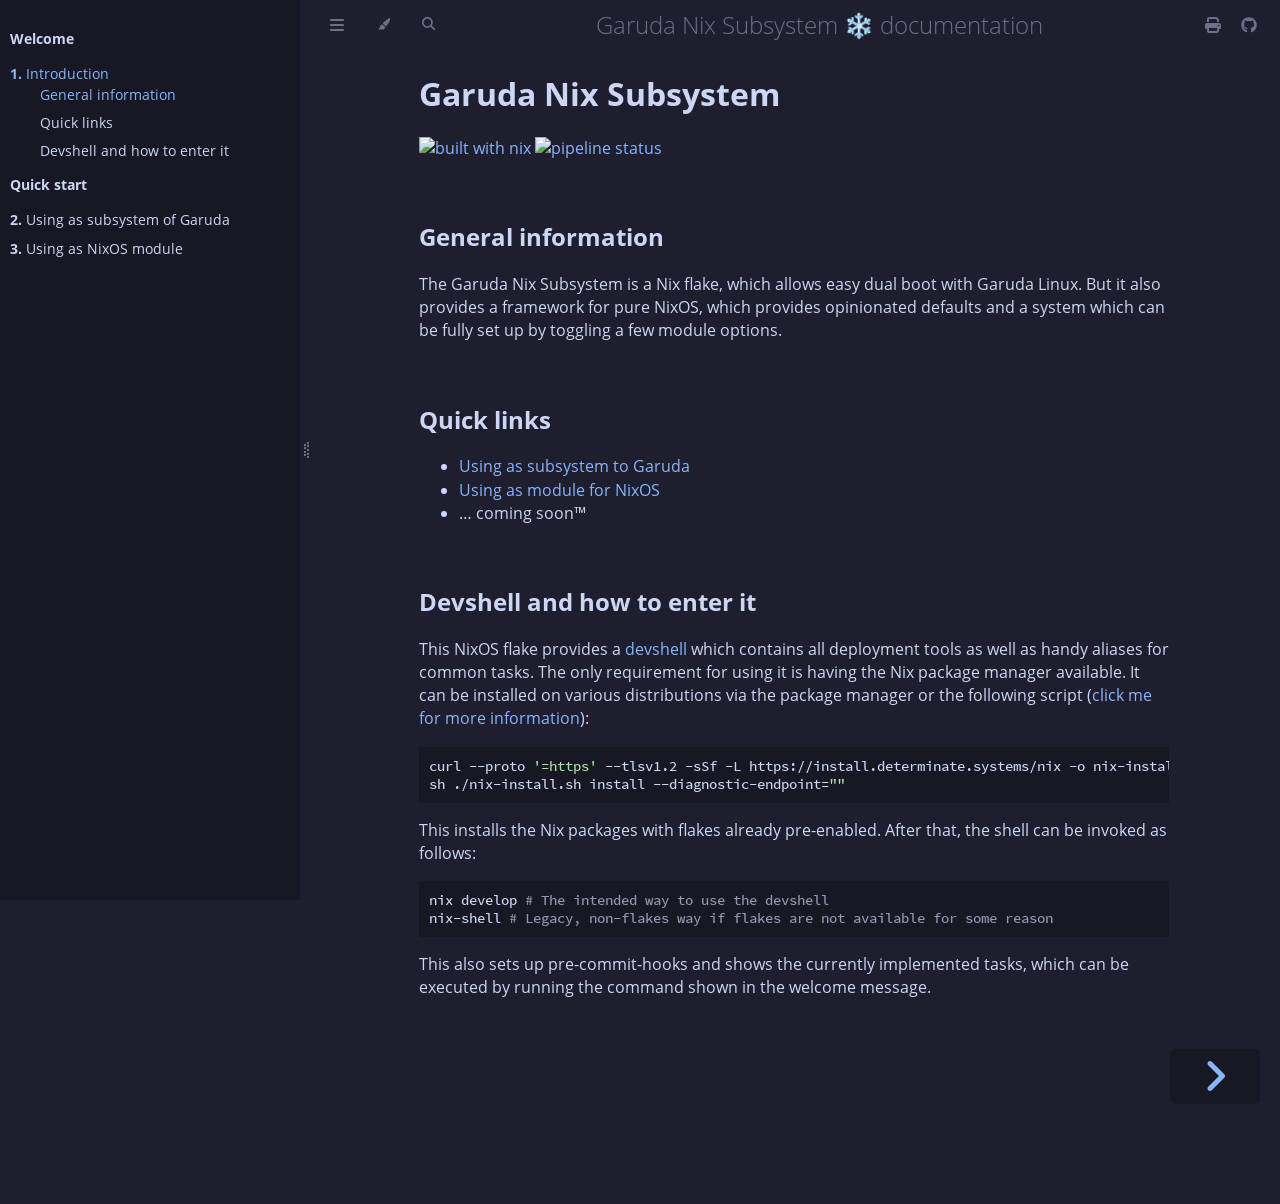
==== index.html @ c2c67f7b "deploy: 4e2c28da30c2f0b0938b77b9124fc47bb17b2c10" ====
<!DOCTYPE HTML>
<html lang="en" class="mocha sidebar-visible" dir="ltr">
    <head>
        <!-- Book generated using mdBook -->
        <meta charset="UTF-8">
        <title>Introduction - Garuda Nix Subsystem ❄️ documentation</title>


        <!-- Custom HTML head -->

        <meta name="description" content="Contains the documentation for the Garuda Nix subsystem">
        <meta name="viewport" content="width=device-width, initial-scale=1">
        <meta name="theme-color" content="#ffffff">

        <link rel="icon" href="favicon-de23e50b.svg">
        <link rel="shortcut icon" href="favicon-8114d1fc.png">
        <link rel="stylesheet" href="css/variables-8adf115d.css">
        <link rel="stylesheet" href="css/general-e96d0476.css">
        <link rel="stylesheet" href="css/chrome-d279d366.css">
        <link rel="stylesheet" href="css/print-9e4910d8.css" media="print">

        <!-- Fonts -->
        <link rel="stylesheet" href="fonts/fonts-9644e21d.css">

        <!-- Highlight.js Stylesheets -->
        <link rel="stylesheet" id="mdbook-highlight-css" href="highlight-493f70e1.css">
        <link rel="stylesheet" id="mdbook-tomorrow-night-css" href="tomorrow-night-4c0ae647.css">
        <link rel="stylesheet" id="mdbook-ayu-highlight-css" href="ayu-highlight-3fdfc3ac.css">

        <!-- Custom theme stylesheets -->
        <link rel="stylesheet" href="./theme/catppuccin.css">


        <!-- Provide site root and default themes to javascript -->
        <script>
            const path_to_root = "";
            const default_light_theme = "mocha";
            const default_dark_theme = "mocha";
            window.path_to_searchindex_js = "searchindex-8f2bec30.js";
        </script>
        <!-- Start loading toc.js asap -->
        <script src="toc-d7829753.js"></script>
    </head>
    <body>
    <div id="mdbook-help-container">
        <div id="mdbook-help-popup">
            <h2 class="mdbook-help-title">Keyboard shortcuts</h2>
            <div>
                <p>Press <kbd>←</kbd> or <kbd>→</kbd> to navigate between chapters</p>
                <p>Press <kbd>S</kbd> or <kbd>/</kbd> to search in the book</p>
                <p>Press <kbd>?</kbd> to show this help</p>
                <p>Press <kbd>Esc</kbd> to hide this help</p>
            </div>
        </div>
    </div>
    <div id="mdbook-body-container">
        <!-- Work around some values being stored in localStorage wrapped in quotes -->
        <script>
            try {
                let theme = localStorage.getItem('mdbook-theme');
                let sidebar = localStorage.getItem('mdbook-sidebar');

                if (theme.startsWith('"') && theme.endsWith('"')) {
                    localStorage.setItem('mdbook-theme', theme.slice(1, theme.length - 1));
                }

                if (sidebar.startsWith('"') && sidebar.endsWith('"')) {
                    localStorage.setItem('mdbook-sidebar', sidebar.slice(1, sidebar.length - 1));
                }
            } catch (e) { }
        </script>

        <!-- Set the theme before any content is loaded, prevents flash -->
        <script>
            const default_theme = window.matchMedia("(prefers-color-scheme: dark)").matches ? default_dark_theme : default_light_theme;
            let theme;
            try { theme = localStorage.getItem('mdbook-theme'); } catch(e) { }
            if (theme === null || theme === undefined) { theme = default_theme; }
            const html = document.documentElement;
            html.classList.remove('mocha')
            html.classList.add(theme);
            html.classList.add("js");
        </script>

        <input type="checkbox" id="mdbook-sidebar-toggle-anchor" class="hidden">

        <!-- Hide / unhide sidebar before it is displayed -->
        <script>
            let sidebar = null;
            const sidebar_toggle = document.getElementById("mdbook-sidebar-toggle-anchor");
            if (document.body.clientWidth >= 1080) {
                try { sidebar = localStorage.getItem('mdbook-sidebar'); } catch(e) { }
                sidebar = sidebar || 'visible';
            } else {
                sidebar = 'hidden';
                sidebar_toggle.checked = false;
            }
            if (sidebar === 'visible') {
                sidebar_toggle.checked = true;
            } else {
                html.classList.remove('sidebar-visible');
            }
        </script>

        <nav id="mdbook-sidebar" class="sidebar" aria-label="Table of contents">
            <!-- populated by js -->
            <mdbook-sidebar-scrollbox class="sidebar-scrollbox"></mdbook-sidebar-scrollbox>
            <noscript>
                <iframe class="sidebar-iframe-outer" src="toc.html"></iframe>
            </noscript>
            <div id="mdbook-sidebar-resize-handle" class="sidebar-resize-handle">
                <div class="sidebar-resize-indicator"></div>
            </div>
        </nav>

        <div id="mdbook-page-wrapper" class="page-wrapper">

            <div class="page">
                <div id="mdbook-menu-bar-hover-placeholder"></div>
                <div id="mdbook-menu-bar" class="menu-bar sticky">
                    <div class="left-buttons">
                        <label id="mdbook-sidebar-toggle" class="icon-button" for="mdbook-sidebar-toggle-anchor" title="Toggle Table of Contents" aria-label="Toggle Table of Contents" aria-controls="mdbook-sidebar">
                            <span class=fa-svg><svg xmlns="http://www.w3.org/2000/svg" viewBox="0 0 448 512"><!--! Font Awesome Free 6.2.0 by @fontawesome - https://fontawesome.com License - https://fontawesome.com/license/free (Icons: CC BY 4.0, Fonts: SIL OFL 1.1, Code: MIT License) Copyright 2022 Fonticons, Inc. --><path d="M0 96C0 78.3 14.3 64 32 64H416c17.7 0 32 14.3 32 32s-14.3 32-32 32H32C14.3 128 0 113.7 0 96zM0 256c0-17.7 14.3-32 32-32H416c17.7 0 32 14.3 32 32s-14.3 32-32 32H32c-17.7 0-32-14.3-32-32zM448 416c0 17.7-14.3 32-32 32H32c-17.7 0-32-14.3-32-32s14.3-32 32-32H416c17.7 0 32 14.3 32 32z"/></svg></span>
                        </label>
                        <button id="mdbook-theme-toggle" class="icon-button" type="button" title="Change theme" aria-label="Change theme" aria-haspopup="true" aria-expanded="false" aria-controls="mdbook-theme-list">
                            <span class=fa-svg><svg xmlns="http://www.w3.org/2000/svg" viewBox="0 0 576 512"><!--! Font Awesome Free 6.2.0 by @fontawesome - https://fontawesome.com License - https://fontawesome.com/license/free (Icons: CC BY 4.0, Fonts: SIL OFL 1.1, Code: MIT License) Copyright 2022 Fonticons, Inc. --><path d="M371.3 367.1c27.3-3.9 51.9-19.4 67.2-42.9L600.2 74.1c12.6-19.5 9.4-45.3-7.6-61.2S549.7-4.4 531.1 9.6L294.4 187.2c-24 18-38.2 46.1-38.4 76.1L371.3 367.1zm-19.6 25.4l-116-104.4C175.9 290.3 128 339.6 128 400c0 3.9 .2 7.8 .6 11.6c1.8 17.5-10.2 36.4-27.8 36.4H96c-17.7 0-32 14.3-32 32s14.3 32 32 32H240c61.9 0 112-50.1 112-112c0-2.5-.1-5-.2-7.5z"/></svg></span>
                        </button>
                        <ul id="mdbook-theme-list" class="theme-popup" aria-label="Themes" role="menu">
                            <li role="none"><button role="menuitem" class="theme" id="mdbook-theme-default_theme">Auto</button></li>
                            <li role="none"><button role="menuitem" class="theme" id="mdbook-theme-light">Light</button></li>
                            <li role="none"><button role="menuitem" class="theme" id="mdbook-theme-rust">Rust</button></li>
                            <li role="none"><button role="menuitem" class="theme" id="mdbook-theme-coal">Coal</button></li>
                            <li role="none"><button role="menuitem" class="theme" id="mdbook-theme-navy">Navy</button></li>
                            <li role="none"><button role="menuitem" class="theme" id="mdbook-theme-ayu">Ayu</button></li>
                        </ul>
                        <button id="mdbook-search-toggle" class="icon-button" type="button" title="Search (`/`)" aria-label="Toggle Searchbar" aria-expanded="false" aria-keyshortcuts="/ s" aria-controls="mdbook-searchbar">
                            <span class=fa-svg><svg xmlns="http://www.w3.org/2000/svg" viewBox="0 0 512 512"><!--! Font Awesome Free 6.2.0 by @fontawesome - https://fontawesome.com License - https://fontawesome.com/license/free (Icons: CC BY 4.0, Fonts: SIL OFL 1.1, Code: MIT License) Copyright 2022 Fonticons, Inc. --><path d="M416 208c0 45.9-14.9 88.3-40 122.7L502.6 457.4c12.5 12.5 12.5 32.8 0 45.3s-32.8 12.5-45.3 0L330.7 376c-34.4 25.2-76.8 40-122.7 40C93.1 416 0 322.9 0 208S93.1 0 208 0S416 93.1 416 208zM208 352c79.5 0 144-64.5 144-144s-64.5-144-144-144S64 128.5 64 208s64.5 144 144 144z"/></svg></span>
                        </button>
                    </div>

                    <h1 class="menu-title">Garuda Nix Subsystem ❄️ documentation</h1>

                    <div class="right-buttons">
                        <a href="print.html" title="Print this book" aria-label="Print this book">
                            <span class=fa-svg id="print-button"><svg xmlns="http://www.w3.org/2000/svg" viewBox="0 0 512 512"><!--! Font Awesome Free 6.2.0 by @fontawesome - https://fontawesome.com License - https://fontawesome.com/license/free (Icons: CC BY 4.0, Fonts: SIL OFL 1.1, Code: MIT License) Copyright 2022 Fonticons, Inc. --><path d="M128 0C92.7 0 64 28.7 64 64v96h64V64H354.7L384 93.3V160h64V93.3c0-17-6.7-33.3-18.7-45.3L400 18.7C388 6.7 371.7 0 354.7 0H128zM384 352v32 64H128V384 368 352H384zm64 32h32c17.7 0 32-14.3 32-32V256c0-35.3-28.7-64-64-64H64c-35.3 0-64 28.7-64 64v96c0 17.7 14.3 32 32 32H64v64c0 35.3 28.7 64 64 64H384c35.3 0 64-28.7 64-64V384zm-16-88c-13.3 0-24-10.7-24-24s10.7-24 24-24s24 10.7 24 24s-10.7 24-24 24z"/></svg></span>
                        </a>
                        <a href="https://gitlab.com/garuda-linux/garuda-nix-subsystem" title="Git repository" aria-label="Git repository">
                            <span class=fa-svg><svg xmlns="http://www.w3.org/2000/svg" viewBox="0 0 496 512"><!--! Font Awesome Free 6.2.0 by @fontawesome - https://fontawesome.com License - https://fontawesome.com/license/free (Icons: CC BY 4.0, Fonts: SIL OFL 1.1, Code: MIT License) Copyright 2022 Fonticons, Inc. --><path d="M165.9 397.4c0 2-2.3 3.6-5.2 3.6-3.3.3-5.6-1.3-5.6-3.6 0-2 2.3-3.6 5.2-3.6 3-.3 5.6 1.3 5.6 3.6zm-31.1-4.5c-.7 2 1.3 4.3 4.3 4.9 2.6 1 5.6 0 6.2-2s-1.3-4.3-4.3-5.2c-2.6-.7-5.5.3-6.2 2.3zm44.2-1.7c-2.9.7-4.9 2.6-4.6 4.9.3 2 2.9 3.3 5.9 2.6 2.9-.7 4.9-2.6 4.6-4.6-.3-1.9-3-3.2-5.9-2.9zM244.8 8C106.1 8 0 113.3 0 252c0 110.9 69.8 205.8 169.5 239.2 12.8 2.3 17.3-5.6 17.3-12.1 0-6.2-.3-40.4-.3-61.4 0 0-70 15-84.7-29.8 0 0-11.4-29.1-27.8-36.6 0 0-22.9-15.7 1.6-15.4 0 0 24.9 2 38.6 25.8 21.9 38.6 58.6 27.5 72.9 20.9 2.3-16 8.8-27.1 16-33.7-55.9-6.2-112.3-14.3-112.3-110.5 0-27.5 7.6-41.3 23.6-58.9-2.6-6.5-11.1-33.3 2.6-67.9 20.9-6.5 69 27 69 27 20-5.6 41.5-8.5 62.8-8.5s42.8 2.9 62.8 8.5c0 0 48.1-33.6 69-27 13.7 34.7 5.2 61.4 2.6 67.9 16 17.7 25.8 31.5 25.8 58.9 0 96.5-58.9 104.2-114.8 110.5 9.2 7.9 17 22.9 17 46.4 0 33.7-.3 75.4-.3 83.6 0 6.5 4.6 14.4 17.3 12.1C428.2 457.8 496 362.9 496 252 496 113.3 383.5 8 244.8 8zM97.2 352.9c-1.3 1-1 3.3.7 5.2 1.6 1.6 3.9 2.3 5.2 1 1.3-1 1-3.3-.7-5.2-1.6-1.6-3.9-2.3-5.2-1zm-10.8-8.1c-.7 1.3.3 2.9 2.3 3.9 1.6 1 3.6.7 4.3-.7.7-1.3-.3-2.9-2.3-3.9-2-.6-3.6-.3-4.3.7zm32.4 35.6c-1.6 1.3-1 4.3 1.3 6.2 2.3 2.3 5.2 2.6 6.5 1 1.3-1.3.7-4.3-1.3-6.2-2.2-2.3-5.2-2.6-6.5-1zm-11.4-14.7c-1.6 1-1.6 3.6 0 5.9 1.6 2.3 4.3 3.3 5.6 2.3 1.6-1.3 1.6-3.9 0-6.2-1.4-2.3-4-3.3-5.6-2z"/></svg></span>
                        </a>

                    </div>
                </div>

                <div id="mdbook-search-wrapper" class="hidden">
                    <form id="mdbook-searchbar-outer" class="searchbar-outer">
                        <div class="search-wrapper">
                            <input type="search" id="mdbook-searchbar" name="searchbar" placeholder="Search this book ..." aria-controls="mdbook-searchresults-outer" aria-describedby="searchresults-header">
                            <div class="spinner-wrapper">
                                <span class=fa-svg id="fa-spin"><svg xmlns="http://www.w3.org/2000/svg" viewBox="0 0 512 512"><!--! Font Awesome Free 6.2.0 by @fontawesome - https://fontawesome.com License - https://fontawesome.com/license/free (Icons: CC BY 4.0, Fonts: SIL OFL 1.1, Code: MIT License) Copyright 2022 Fonticons, Inc. --><path d="M304 48c0-26.5-21.5-48-48-48s-48 21.5-48 48s21.5 48 48 48s48-21.5 48-48zm0 416c0-26.5-21.5-48-48-48s-48 21.5-48 48s21.5 48 48 48s48-21.5 48-48zM48 304c26.5 0 48-21.5 48-48s-21.5-48-48-48s-48 21.5-48 48s21.5 48 48 48zm464-48c0-26.5-21.5-48-48-48s-48 21.5-48 48s21.5 48 48 48s48-21.5 48-48zM142.9 437c18.7-18.7 18.7-49.1 0-67.9s-49.1-18.7-67.9 0s-18.7 49.1 0 67.9s49.1 18.7 67.9 0zm0-294.2c18.7-18.7 18.7-49.1 0-67.9S93.7 56.2 75 75s-18.7 49.1 0 67.9s49.1 18.7 67.9 0zM369.1 437c18.7 18.7 49.1 18.7 67.9 0s18.7-49.1 0-67.9s-49.1-18.7-67.9 0s-18.7 49.1 0 67.9z"/></svg></span>
                            </div>
                        </div>
                    </form>
                    <div id="mdbook-searchresults-outer" class="searchresults-outer hidden">
                        <div id="mdbook-searchresults-header" class="searchresults-header"></div>
                        <ul id="mdbook-searchresults">
                        </ul>
                    </div>
                </div>

                <!-- Apply ARIA attributes after the sidebar and the sidebar toggle button are added to the DOM -->
                <script>
                    document.getElementById('mdbook-sidebar-toggle').setAttribute('aria-expanded', sidebar === 'visible');
                    document.getElementById('mdbook-sidebar').setAttribute('aria-hidden', sidebar !== 'visible');
                    Array.from(document.querySelectorAll('#mdbook-sidebar a')).forEach(function(link) {
                        link.setAttribute('tabIndex', sidebar === 'visible' ? 0 : -1);
                    });
                </script>

                <div id="mdbook-content" class="content">
                    <main>
                        <h1 id="garuda-nix-subsystem"><a class="header" href="#garuda-nix-subsystem">Garuda Nix Subsystem</a></h1>
<p><a href="https://builtwithnix.org"><img src="https://img.shields.io/static/v1?logo=nixos&amp;logoColor=white&amp;label=&amp;message=Built%20with%20Nix&amp;color=41439a" alt="built with nix"></a>
<a href="https://gitlab.com/garuda-linux/garuda-nix-subsystem/-/commits/main"><img src="https://gitlab.com/garuda-linux/garuda-nix-subsystem/badges/main/pipeline.svg" alt="pipeline status"></a></p>
<h2 id="general-information"><a class="header" href="#general-information">General information</a></h2>
<p>The Garuda Nix Subsystem is a Nix flake, which allows easy dual boot with Garuda Linux. But it also provides a framework for pure NixOS, which provides opinionated defaults and a system which can be fully set up by toggling a few module options.</p>
<h2 id="quick-links"><a class="header" href="#quick-links">Quick links</a></h2>
<ul>
<li><a href="https://nix.garudalinux.org/subsystem/quick-start">Using as subsystem to Garuda</a></li>
<li><a href="https://nix.garudalinux.org/nixos-module/quick-start">Using as module for NixOS</a></li>
<li>… coming soon™️</li>
</ul>
<h2 id="devshell-and-how-to-enter-it"><a class="header" href="#devshell-and-how-to-enter-it">Devshell and how to enter it</a></h2>
<p>This NixOS flake provides a <a href="https://github.com/numtide/devshell">devshell</a> which contains all deployment tools as well as handy aliases for common tasks.
The only requirement for using it is having the Nix package manager available. It can be installed on various distributions via the package manager or the following script (<a href="https://zero-to-nix.com/start/install">click me for more information</a>):</p>
<pre><code class="language-sh">curl --proto '=https' --tlsv1.2 -sSf -L https://install.determinate.systems/nix -o nix-install.sh # Check its content afterwards
sh ./nix-install.sh install --diagnostic-endpoint=""
</code></pre>
<p>This installs the Nix packages with flakes already pre-enabled. After that, the shell can be invoked as follows:</p>
<pre><code class="language-sh">nix develop # The intended way to use the devshell
nix-shell # Legacy, non-flakes way if flakes are not available for some reason
</code></pre>
<p>This also sets up pre-commit-hooks and shows the currently implemented tasks, which can be executed by running the command shown in the welcome message.</p>

                    </main>

                    <nav class="nav-wrapper" aria-label="Page navigation">
                        <!-- Mobile navigation buttons -->

                            <a rel="next prefetch" href="subsystem/quick-start.html" class="mobile-nav-chapters next" title="Next chapter" aria-label="Next chapter" aria-keyshortcuts="Right">
                                <span class=fa-svg><svg xmlns="http://www.w3.org/2000/svg" viewBox="0 0 320 512"><!--! Font Awesome Free 6.2.0 by @fontawesome - https://fontawesome.com License - https://fontawesome.com/license/free (Icons: CC BY 4.0, Fonts: SIL OFL 1.1, Code: MIT License) Copyright 2022 Fonticons, Inc. --><path d="M278.6 233.4c12.5 12.5 12.5 32.8 0 45.3l-160 160c-12.5 12.5-32.8 12.5-45.3 0s-12.5-32.8 0-45.3L210.7 256 73.4 118.6c-12.5-12.5-12.5-32.8 0-45.3s32.8-12.5 45.3 0l160 160z"/></svg></span>
                            </a>

                        <div style="clear: both"></div>
                    </nav>
                </div>
            </div>

            <nav class="nav-wide-wrapper" aria-label="Page navigation">

                    <a rel="next prefetch" href="subsystem/quick-start.html" class="nav-chapters next" title="Next chapter" aria-label="Next chapter" aria-keyshortcuts="Right">
                        <span class=fa-svg><svg xmlns="http://www.w3.org/2000/svg" viewBox="0 0 320 512"><!--! Font Awesome Free 6.2.0 by @fontawesome - https://fontawesome.com License - https://fontawesome.com/license/free (Icons: CC BY 4.0, Fonts: SIL OFL 1.1, Code: MIT License) Copyright 2022 Fonticons, Inc. --><path d="M278.6 233.4c12.5 12.5 12.5 32.8 0 45.3l-160 160c-12.5 12.5-32.8 12.5-45.3 0s-12.5-32.8 0-45.3L210.7 256 73.4 118.6c-12.5-12.5-12.5-32.8 0-45.3s32.8-12.5 45.3 0l160 160z"/></svg></span>
                    </a>
            </nav>

        </div>

        <template id=fa-eye><span class=fa-svg><svg xmlns="http://www.w3.org/2000/svg" viewBox="0 0 576 512"><!--! Font Awesome Free 6.2.0 by @fontawesome - https://fontawesome.com License - https://fontawesome.com/license/free (Icons: CC BY 4.0, Fonts: SIL OFL 1.1, Code: MIT License) Copyright 2022 Fonticons, Inc. --><path d="M288 32c-80.8 0-145.5 36.8-192.6 80.6C48.6 156 17.3 208 2.5 243.7c-3.3 7.9-3.3 16.7 0 24.6C17.3 304 48.6 356 95.4 399.4C142.5 443.2 207.2 480 288 480s145.5-36.8 192.6-80.6c46.8-43.5 78.1-95.4 93-131.1c3.3-7.9 3.3-16.7 0-24.6c-14.9-35.7-46.2-87.7-93-131.1C433.5 68.8 368.8 32 288 32zM432 256c0 79.5-64.5 144-144 144s-144-64.5-144-144s64.5-144 144-144s144 64.5 144 144zM288 192c0 35.3-28.7 64-64 64c-11.5 0-22.3-3-31.6-8.4c-.2 2.8-.4 5.5-.4 8.4c0 53 43 96 96 96s96-43 96-96s-43-96-96-96c-2.8 0-5.6 .1-8.4 .4c5.3 9.3 8.4 20.1 8.4 31.6z"/></svg></span></template>
        <template id=fa-eye-slash><span class=fa-svg><svg xmlns="http://www.w3.org/2000/svg" viewBox="0 0 640 512"><!--! Font Awesome Free 6.2.0 by @fontawesome - https://fontawesome.com License - https://fontawesome.com/license/free (Icons: CC BY 4.0, Fonts: SIL OFL 1.1, Code: MIT License) Copyright 2022 Fonticons, Inc. --><path d="M38.8 5.1C28.4-3.1 13.3-1.2 5.1 9.2S-1.2 34.7 9.2 42.9l592 464c10.4 8.2 25.5 6.3 33.7-4.1s6.3-25.5-4.1-33.7L525.6 386.7c39.6-40.6 66.4-86.1 79.9-118.4c3.3-7.9 3.3-16.7 0-24.6c-14.9-35.7-46.2-87.7-93-131.1C465.5 68.8 400.8 32 320 32c-68.2 0-125 26.3-169.3 60.8L38.8 5.1zM223.1 149.5C248.6 126.2 282.7 112 320 112c79.5 0 144 64.5 144 144c0 24.9-6.3 48.3-17.4 68.7L408 294.5c5.2-11.8 8-24.8 8-38.5c0-53-43-96-96-96c-2.8 0-5.6 .1-8.4 .4c5.3 9.3 8.4 20.1 8.4 31.6c0 10.2-2.4 19.8-6.6 28.3l-90.3-70.8zm223.1 298L373 389.9c-16.4 6.5-34.3 10.1-53 10.1c-79.5 0-144-64.5-144-144c0-6.9 .5-13.6 1.4-20.2L83.1 161.5C60.3 191.2 44 220.8 34.5 243.7c-3.3 7.9-3.3 16.7 0 24.6c14.9 35.7 46.2 87.7 93 131.1C174.5 443.2 239.2 480 320 480c47.8 0 89.9-12.9 126.2-32.5z"/></svg></span></template>
        <template id=fa-copy><span class=fa-svg><svg xmlns="http://www.w3.org/2000/svg" viewBox="0 0 512 512"><!--! Font Awesome Free 6.2.0 by @fontawesome - https://fontawesome.com License - https://fontawesome.com/license/free (Icons: CC BY 4.0, Fonts: SIL OFL 1.1, Code: MIT License) Copyright 2022 Fonticons, Inc. --><path d="M502.6 70.63l-61.25-61.25C435.4 3.371 427.2 0 418.7 0H255.1c-35.35 0-64 28.66-64 64l.0195 256C192 355.4 220.7 384 256 384h192c35.2 0 64-28.8 64-64V93.25C512 84.77 508.6 76.63 502.6 70.63zM464 320c0 8.836-7.164 16-16 16H255.1c-8.838 0-16-7.164-16-16L239.1 64.13c0-8.836 7.164-16 16-16h128L384 96c0 17.67 14.33 32 32 32h47.1V320zM272 448c0 8.836-7.164 16-16 16H63.1c-8.838 0-16-7.164-16-16L47.98 192.1c0-8.836 7.164-16 16-16H160V128H63.99c-35.35 0-64 28.65-64 64l.0098 256C.002 483.3 28.66 512 64 512h192c35.2 0 64-28.8 64-64v-32h-47.1L272 448z"/></svg></span></template>
        <template id=fa-play><span class=fa-svg><svg xmlns="http://www.w3.org/2000/svg" viewBox="0 0 384 512"><!--! Font Awesome Free 6.2.0 by @fontawesome - https://fontawesome.com License - https://fontawesome.com/license/free (Icons: CC BY 4.0, Fonts: SIL OFL 1.1, Code: MIT License) Copyright 2022 Fonticons, Inc. --><path d="M73 39c-14.8-9.1-33.4-9.4-48.5-.9S0 62.6 0 80V432c0 17.4 9.4 33.4 24.5 41.9s33.7 8.1 48.5-.9L361 297c14.3-8.7 23-24.2 23-41s-8.7-32.2-23-41L73 39z"/></svg></span></template>
        <template id=fa-clock-rotate-left><span class=fa-svg><svg xmlns="http://www.w3.org/2000/svg" viewBox="0 0 512 512"><!--! Font Awesome Free 6.2.0 by @fontawesome - https://fontawesome.com License - https://fontawesome.com/license/free (Icons: CC BY 4.0, Fonts: SIL OFL 1.1, Code: MIT License) Copyright 2022 Fonticons, Inc. --><path d="M75 75L41 41C25.9 25.9 0 36.6 0 57.9V168c0 13.3 10.7 24 24 24H134.1c21.4 0 32.1-25.9 17-41l-30.8-30.8C155 85.5 203 64 256 64c106 0 192 86 192 192s-86 192-192 192c-40.8 0-78.6-12.7-109.7-34.4c-14.5-10.1-34.4-6.6-44.6 7.9s-6.6 34.4 7.9 44.6C151.2 495 201.7 512 256 512c141.4 0 256-114.6 256-256S397.4 0 256 0C185.3 0 121.3 28.7 75 75zm181 53c-13.3 0-24 10.7-24 24V256c0 6.4 2.5 12.5 7 17l72 72c9.4 9.4 24.6 9.4 33.9 0s9.4-24.6 0-33.9l-65-65V152c0-13.3-10.7-24-24-24z"/></svg></span></template>



        <script>
            window.playground_copyable = true;
        </script>


        <script src="elasticlunr-ef4e11c1.min.js"></script>
        <script src="mark-09e88c2c.min.js"></script>
        <script src="searcher-09f2665d.js"></script>

        <script src="clipboard-1626706a.min.js"></script>
        <script src="highlight-abc7f01d.js"></script>
        <script src="book-609e4cb8.js"></script>

        <!-- Custom JS scripts -->



    </div>
    </body>
</html>
---- css/variables-8adf115d.css ----
/* Globals */

:root {
    --sidebar-target-width: 300px;
    --sidebar-width: min(var(--sidebar-target-width), 80vw);
    --sidebar-resize-indicator-width: 8px;
    --sidebar-resize-indicator-space: 2px;
    --page-padding: 15px;
    --content-max-width: 750px;
    --menu-bar-height: 50px;
    --mono-font: "Source Code Pro", Consolas, "Ubuntu Mono", Menlo, "DejaVu Sans Mono", monospace, monospace;
    --code-font-size: 0.875em; /* please adjust the ace font size accordingly in editor.js */
    --searchbar-margin-block-start: 5px;
}

/* Themes */

.ayu {
    --bg: hsl(210, 25%, 8%);
    --fg: #c5c5c5;

    --sidebar-bg: #14191f;
    --sidebar-fg: #c8c9db;
    --sidebar-non-existant: #5c6773;
    --sidebar-active: #ffb454;
    --sidebar-spacer: #2d334f;

    --scrollbar: var(--sidebar-fg);

    --icons: #737480;
    --icons-hover: #b7b9cc;

    --links: #0096cf;

    --inline-code-color: #ffb454;

    --theme-popup-bg: #14191f;
    --theme-popup-border: #5c6773;
    --theme-hover: #191f26;

    --quote-bg: hsl(226, 15%, 17%);
    --quote-border: hsl(226, 15%, 22%);

    --warning-border: #ff8e00;

    --table-border-color: hsl(210, 25%, 13%);
    --table-header-bg: hsl(210, 25%, 28%);
    --table-alternate-bg: hsl(210, 25%, 11%);

    --searchbar-border-color: #848484;
    --searchbar-bg: #424242;
    --searchbar-fg: #fff;
    --searchbar-shadow-color: #d4c89f;
    --searchresults-header-fg: #666;
    --searchresults-border-color: #888;
    --searchresults-li-bg: #252932;
    --search-mark-bg: #e3b171;

    --color-scheme: dark;

    /* Same as `--icons` */
    --copy-button-filter: invert(45%) sepia(6%) saturate(621%) hue-rotate(198deg) brightness(99%) contrast(85%);
    /* Same as `--sidebar-active` */
    --copy-button-filter-hover: invert(68%) sepia(55%) saturate(531%) hue-rotate(341deg) brightness(104%) contrast(101%);

    --footnote-highlight: #2668a6;

    --overlay-bg: rgba(33, 40, 48, 0.4);

    --blockquote-note-color: #74b9ff;
    --blockquote-tip-color: #09ca09;
    --blockquote-important-color: #d3abff;
    --blockquote-warning-color: #f0b72f;
    --blockquote-caution-color: #f21424;

    --sidebar-header-border-color: #c18639;
}

.coal {
    --bg: hsl(200, 7%, 8%);
    --fg: #98a3ad;

    --sidebar-bg: #292c2f;
    --sidebar-fg: #a1adb8;
    --sidebar-non-existant: #505254;
    --sidebar-active: #3473ad;
    --sidebar-spacer: #393939;

    --scrollbar: var(--sidebar-fg);

    --icons: #43484d;
    --icons-hover: #b3c0cc;

    --links: #2b79a2;

    --inline-code-color: #c5c8c6;

    --theme-popup-bg: #141617;
    --theme-popup-border: #43484d;
    --theme-hover: #1f2124;

    --quote-bg: hsl(234, 21%, 18%);
    --quote-border: hsl(234, 21%, 23%);

    --warning-border: #ff8e00;

    --table-border-color: hsl(200, 7%, 13%);
    --table-header-bg: hsl(200, 7%, 28%);
    --table-alternate-bg: hsl(200, 7%, 11%);

    --searchbar-border-color: #aaa;
    --searchbar-bg: #b7b7b7;
    --searchbar-fg: #000;
    --searchbar-shadow-color: #aaa;
    --searchresults-header-fg: #666;
    --searchresults-border-color: #98a3ad;
    --searchresults-li-bg: #2b2b2f;
    --search-mark-bg: #355c7d;

    --color-scheme: dark;

    /* Same as `--icons` */
    --copy-button-filter: invert(26%) sepia(8%) saturate(575%) hue-rotate(169deg) brightness(87%) contrast(82%);
    /* Same as `--sidebar-active` */
    --copy-button-filter-hover: invert(36%) sepia(70%) saturate(503%) hue-rotate(167deg) brightness(98%) contrast(89%);

    --footnote-highlight: #4079ae;

    --overlay-bg: rgba(33, 40, 48, 0.4);

    --blockquote-note-color: #4493f8;
    --blockquote-tip-color: #08ae08;
    --blockquote-important-color: #ab7df8;
    --blockquote-warning-color: #d29922;
    --blockquote-caution-color: #d91b29;

    --sidebar-header-border-color: #3473ad;
}

.light, html:not(.js) {
    --bg: hsl(0, 0%, 100%);
    --fg: hsl(0, 0%, 0%);

    --sidebar-bg: #fafafa;
    --sidebar-fg: hsl(0, 0%, 0%);
    --sidebar-non-existant: #aaaaaa;
    --sidebar-active: #1f1fff;
    --sidebar-spacer: #f4f4f4;

    --scrollbar: #8F8F8F;

    --icons: #747474;
    --icons-hover: #000000;

    --links: #20609f;

    --inline-code-color: #301900;

    --theme-popup-bg: #fafafa;
    --theme-popup-border: #cccccc;
    --theme-hover: #e6e6e6;

    --quote-bg: hsl(197, 37%, 96%);
    --quote-border: hsl(197, 37%, 91%);

    --warning-border: #ff8e00;

    --table-border-color: hsl(0, 0%, 95%);
    --table-header-bg: hsl(0, 0%, 80%);
    --table-alternate-bg: hsl(0, 0%, 97%);

    --searchbar-border-color: #aaa;
    --searchbar-bg: #fafafa;
    --searchbar-fg: #000;
    --searchbar-shadow-color: #aaa;
    --searchresults-header-fg: #666;
    --searchresults-border-color: #888;
    --searchresults-li-bg: #e4f2fe;
    --search-mark-bg: #a2cff5;

    --color-scheme: light;

    /* Same as `--icons` */
    --copy-button-filter: invert(45.49%);
    /* Same as `--sidebar-active` */
    --copy-button-filter-hover: invert(14%) sepia(93%) saturate(4250%) hue-rotate(243deg) brightness(99%) contrast(130%);

    --footnote-highlight: #7e7eff;

    --overlay-bg: rgba(200, 200, 205, 0.4);

    --blockquote-note-color: #0969da;
    --blockquote-tip-color: #008000;
    --blockquote-important-color: #8250df;
    --blockquote-warning-color: #9a6700;
    --blockquote-caution-color: #b52731;

    --sidebar-header-border-color: #6e6edb;
}

.navy {
    --bg: hsl(226, 23%, 11%);
    --fg: #bcbdd0;

    --sidebar-bg: #282d3f;
    --sidebar-fg: #c8c9db;
    --sidebar-non-existant: #505274;
    --sidebar-active: #2b79a2;
    --sidebar-spacer: #2d334f;

    --scrollbar: var(--sidebar-fg);

    --icons: #737480;
    --icons-hover: #b7b9cc;

    --links: #2b79a2;

    --inline-code-color: #c5c8c6;

    --theme-popup-bg: #161923;
    --theme-popup-border: #737480;
    --theme-hover: #282e40;

    --quote-bg: hsl(226, 15%, 17%);
    --quote-border: hsl(226, 15%, 22%);

    --warning-border: #ff8e00;

    --table-border-color: hsl(226, 23%, 16%);
    --table-header-bg: hsl(226, 23%, 31%);
    --table-alternate-bg: hsl(226, 23%, 14%);

    --searchbar-border-color: #aaa;
    --searchbar-bg: #aeaec6;
    --searchbar-fg: #000;
    --searchbar-shadow-color: #aaa;
    --searchresults-header-fg: #5f5f71;
    --searchresults-border-color: #5c5c68;
    --searchresults-li-bg: #242430;
    --search-mark-bg: #a2cff5;

    --color-scheme: dark;

    /* Same as `--icons` */
    --copy-button-filter: invert(51%) sepia(10%) saturate(393%) hue-rotate(198deg) brightness(86%) contrast(87%);
    /* Same as `--sidebar-active` */
    --copy-button-filter-hover: invert(46%) sepia(20%) saturate(1537%) hue-rotate(156deg) brightness(85%) contrast(90%);

    --footnote-highlight: #4079ae;

    --overlay-bg: rgba(33, 40, 48, 0.4);

    --blockquote-note-color: #4493f8;
    --blockquote-tip-color: #09ca09;
    --blockquote-important-color: #ab7df8;
    --blockquote-warning-color: #d29922;
    --blockquote-caution-color: #f21424;

    --sidebar-header-border-color: #2f6ab5;
}

.rust {
    --bg: hsl(60, 9%, 87%);
    --fg: #262625;

    --sidebar-bg: #3b2e2a;
    --sidebar-fg: #c8c9db;
    --sidebar-non-existant: #505254;
    --sidebar-active: #e69f67;
    --sidebar-spacer: #45373a;

    --scrollbar: var(--sidebar-fg);

    --icons: #737480;
    --icons-hover: #262625;

    --links: #2b79a2;

    --inline-code-color: #6e6b5e;

    --theme-popup-bg: #e1e1db;
    --theme-popup-border: #b38f6b;
    --theme-hover: #99908a;

    --quote-bg: hsl(60, 5%, 75%);
    --quote-border: hsl(60, 5%, 70%);

    --warning-border: #ff8e00;

    --table-border-color: hsl(60, 9%, 82%);
    --table-header-bg: #b3a497;
    --table-alternate-bg: hsl(60, 9%, 84%);

    --searchbar-border-color: #aaa;
    --searchbar-bg: #fafafa;
    --searchbar-fg: #000;
    --searchbar-shadow-color: #aaa;
    --searchresults-header-fg: #666;
    --searchresults-border-color: #888;
    --searchresults-li-bg: #dec2a2;
    --search-mark-bg: #e69f67;

    /* Same as `--icons` */
    --copy-button-filter: invert(51%) sepia(10%) saturate(393%) hue-rotate(198deg) brightness(86%) contrast(87%);
    /* Same as `--sidebar-active` */
    --copy-button-filter-hover: invert(77%) sepia(16%) saturate(1798%) hue-rotate(328deg) brightness(98%) contrast(83%);

    --footnote-highlight: #d3a17a;

    --overlay-bg: rgba(150, 150, 150, 0.25);

    --blockquote-note-color: #023b95;
    --blockquote-tip-color: #007700;
    --blockquote-important-color: #8250df;
    --blockquote-warning-color: #603700;
    --blockquote-caution-color: #aa1721;

    --sidebar-header-border-color: #8c391f;
}

@media (prefers-color-scheme: dark) {
    html:not(.js) {
        --bg: hsl(200, 7%, 8%);
        --fg: #98a3ad;

        --sidebar-bg: #292c2f;
        --sidebar-fg: #a1adb8;
        --sidebar-non-existant: #505254;
        --sidebar-active: #3473ad;
        --sidebar-spacer: #393939;

        --scrollbar: var(--sidebar-fg);

        --icons: #43484d;
        --icons-hover: #b3c0cc;

        --links: #2b79a2;

        --inline-code-color: #c5c8c6;

        --theme-popup-bg: #141617;
        --theme-popup-border: #43484d;
        --theme-hover: #1f2124;

        --quote-bg: hsl(234, 21%, 18%);
        --quote-border: hsl(234, 21%, 23%);

        --warning-border: #ff8e00;

        --table-border-color: hsl(200, 7%, 13%);
        --table-header-bg: hsl(200, 7%, 28%);
        --table-alternate-bg: hsl(200, 7%, 11%);

        --searchbar-border-color: #aaa;
        --searchbar-bg: #b7b7b7;
        --searchbar-fg: #000;
        --searchbar-shadow-color: #aaa;
        --searchresults-header-fg: #666;
        --searchresults-border-color: #98a3ad;
        --searchresults-li-bg: #2b2b2f;
        --search-mark-bg: #355c7d;

        --color-scheme: dark;

        /* Same as `--icons` */
        --copy-button-filter: invert(26%) sepia(8%) saturate(575%) hue-rotate(169deg) brightness(87%) contrast(82%);
        /* Same as `--sidebar-active` */
        --copy-button-filter-hover: invert(36%) sepia(70%) saturate(503%) hue-rotate(167deg) brightness(98%) contrast(89%);

        --footnote-highlight: #4079ae;

        --overlay-bg: rgba(33, 40, 48, 0.4);

        --blockquote-note-color: #4493f8;
        --blockquote-tip-color: #08ae08;
        --blockquote-important-color: #ab7df8;
        --blockquote-warning-color: #d29922;
        --blockquote-caution-color: #d91b29;

        --sidebar-header-border-color: #3473ad;
    }
}
---- css/general-e96d0476.css ----
/* Base styles and content styles */

:root {
    /* Browser default font-size is 16px, this way 1 rem = 10px */
    font-size: 62.5%;
    color-scheme: var(--color-scheme);
}

html {
    font-family: "Open Sans", sans-serif;
    color: var(--fg);
    background-color: var(--bg);
    text-size-adjust: none;
    -webkit-text-size-adjust: none;
}

body {
    margin: 0;
    font-size: 1.6rem;
    overflow-x: hidden;
}

code {
    font-family: var(--mono-font) !important;
    font-size: var(--code-font-size);
    direction: ltr !important;
}

/* make long words/inline code not x overflow */
main {
    overflow-wrap: break-word;
}

/* make wide tables scroll if they overflow */
.table-wrapper {
    overflow-x: auto;
}

/* Don't change font size in headers. */
h1 code, h2 code, h3 code, h4 code, h5 code, h6 code {
    font-size: unset;
}

.left { float: left; }
.right { float: right; }
.boring { opacity: 0.6; }
.hide-boring .boring { display: none; }
.hidden { display: none !important; }

h2, h3 { margin-block-start: 2.5em; }
h4, h5 { margin-block-start: 2em; }

.header + .header h3,
.header + .header h4,
.header + .header h5 {
    margin-block-start: 1em;
}

h1:target::before,
h2:target::before,
h3:target::before,
h4:target::before,
h5:target::before,
h6:target::before,
dt:target::before {
    display: inline-block;
    content: "»";
    margin-inline-start: -30px;
    width: 30px;
}

/* This is broken on Safari as of version 14, but is fixed
   in Safari Technology Preview 117 which I think will be Safari 14.2.
   https://bugs.webkit.org/show_bug.cgi?id=218076
*/
:target {
    /* Safari does not support logical properties */
    scroll-margin-top: calc(var(--menu-bar-height) + 0.5em);
}

.page {
    outline: 0;
    padding: 0 var(--page-padding);
    margin-block-start: calc(0px - var(--menu-bar-height)); /* Compensate for the #mdbook-menu-bar-hover-placeholder */
}
.page-wrapper {
    box-sizing: border-box;
    background-color: var(--bg);
}
html:not(.js) .page-wrapper,
.js:not(.sidebar-resizing) .page-wrapper {
    transition: margin-left 0.3s ease, transform 0.3s ease; /* Animation: slide away */
}
[dir=rtl]:not(.js) .page-wrapper,
[dir=rtl].js:not(.sidebar-resizing) .page-wrapper {
    transition: margin-right 0.3s ease, transform 0.3s ease; /* Animation: slide away */
}

.content {
    overflow-y: auto;
    padding: 0 5px 50px 5px;
}
.content main {
    margin-inline-start: auto;
    margin-inline-end: auto;
    max-width: var(--content-max-width);
}
.content p { line-height: 1.45em; }
.content ol { line-height: 1.45em; }
.content ul { line-height: 1.45em; }
.content a { text-decoration: none; }
.content a:hover { text-decoration: underline; }
.content img, .content video { max-width: 100%; }
/* When an image is inside an anchor, ensure the focus ring covers the entire
   image instead of the anchor's line box. */
.content a:has(img) { display: inline-block; }
.content .header:link,
.content .header:visited {
    color: var(--fg);
}
.content .header:link,
.content .header:visited:hover {
    text-decoration: none;
}

table {
    margin: 0 auto;
    border-collapse: collapse;
}
table td {
    padding: 3px 20px;
    border: 1px var(--table-border-color) solid;
}
table thead {
    background: var(--table-header-bg);
}
table thead td {
    font-weight: 700;
    border: none;
}
table thead th {
    padding: 3px 20px;
}
table thead tr {
    border: 1px var(--table-header-bg) solid;
}
/* Alternate background colors for rows */
table tbody tr:nth-child(2n) {
    background: var(--table-alternate-bg);
}


blockquote {
    margin: 20px 0;
    padding: 0 20px;
    color: var(--fg);
    background-color: var(--quote-bg);
    border-block-start: .1em solid var(--quote-border);
    border-block-end: .1em solid var(--quote-border);
}

/* TODO: Remove .warning in a future version of mdbook, it is replaced by
blockquote tags. */
.warning {
    margin: 20px;
    padding: 0 20px;
    border-inline-start: 2px solid var(--warning-border);
}

.warning:before {
    position: absolute;
    width: 3rem;
    height: 3rem;
    margin-inline-start: calc(-1.5rem - 21px);
    content: "ⓘ";
    text-align: center;
    background-color: var(--bg);
    color: var(--warning-border);
    font-weight: bold;
    font-size: 2rem;
}

blockquote .warning:before {
    background-color: var(--quote-bg);
}

kbd {
    background-color: var(--table-border-color);
    border-radius: 4px;
    border: solid 1px var(--theme-popup-border);
    box-shadow: inset 0 -1px 0 var(--theme-hover);
    display: inline-block;
    font-size: var(--code-font-size);
    font-family: var(--mono-font);
    line-height: 10px;
    padding: 4px 5px;
    vertical-align: middle;
}

sup {
    /* Set the line-height for superscript and footnote references so that there
       isn't an awkward space appearing above lines that contain the footnote.

       See https://github.com/rust-lang/mdBook/pull/2443#discussion_r1813773583
       for an explanation.
    */
    line-height: 0;
}

.footnote-definition {
    font-size: 0.9em;
}
/* The default spacing for a list is a little too large. */
.footnote-definition ul,
.footnote-definition ol {
    padding-left: 20px;
}
.footnote-definition > li {
    /* Required to position the ::before target */
    position: relative;
}
.footnote-definition > li:target {
    scroll-margin-top: 50vh;
}
.footnote-reference:target {
    scroll-margin-top: 50vh;
}
/* Draws a border around the footnote (including the marker) when it is selected.
   TODO: If there are multiple linkbacks, highlight which one you just came
   from so you know which one to click.
*/
.footnote-definition > li:target::before {
    border: 2px solid var(--footnote-highlight);
    border-radius: 6px;
    position: absolute;
    top: -8px;
    right: -8px;
    bottom: -8px;
    left: -32px;
    pointer-events: none;
    content: "";
}
/* Pulses the footnote reference so you can quickly see where you left off reading.
   This could use some improvement.
*/
@media not (prefers-reduced-motion) {
    .footnote-reference:target  {
        animation: fn-highlight 0.8s;
        border-radius: 2px;
    }

    @keyframes fn-highlight {
        from {
            background-color: var(--footnote-highlight);
        }
    }
}

.tooltiptext {
    position: absolute;
    visibility: hidden;
    color: #fff;
    background-color: #333;
    transform: translateX(-50%); /* Center by moving tooltip 50% of its width left */
    left: -8px; /* Half of the width of the icon */
    top: -35px;
    font-size: 0.8em;
    text-align: center;
    border-radius: 6px;
    padding: 5px 8px;
    margin: 5px;
    z-index: 1000;
}
.tooltipped .tooltiptext {
    visibility: visible;
}

.chapter li.part-title {
    color: var(--sidebar-fg);
    margin: 5px 0px;
    font-weight: bold;
}

.result-no-output {
    font-style: italic;
}

.fa-svg svg {
    width: 1em;
    height: 1em;
    fill: currentColor;
    margin-bottom: -0.1em;
}

dt {
    font-weight: bold;
    margin-top: 0.5em;
    margin-bottom: 0.1em;
}

/* This uses a CSS counter to add numbers to definitions, but only if there is
 more than one definition. */
dl, dt {
    counter-reset: dd-counter;
}

/* When there is more than one definition, increment the counter. The first
selector selects the first definition, and the second one selects definitions
2 and beyond.*/
dd:has(+ dd), dd + dd {
    counter-increment: dd-counter;
    /* Use flex display to help with positioning the numbers when there is a p
    tag inside the definition. */
    display: flex;
    align-items: flex-start;
}

/* Shows the counter for definitions. The first selector selects the first
definition, and the second one selections definitions 2 and beyond.*/
dd:has(+ dd)::before, dd + dd::before  {
    content: counter(dd-counter) ". ";
    font-weight: 600;
    display: inline-block;
    margin-right: 0.5em;
}

dd > p {
    /* For loose definitions that have a p tag inside, don't add a bunch of
    space before the definition. */
    margin-top: 0;
}

/* Remove some excess space from the bottom. */
.blockquote-tag p:last-child {
    margin-bottom: 2px;
}

.blockquote-tag {
    /* Add some padding to make the vertical bar a little taller than the text.*/
    padding: 2px 0px 2px 20px;
    /* Add a solid color bar on the left side. */
    border-inline-start-style: solid;
    border-inline-start-width: 4px;
    /* Disable the background color from normal blockquotes . */
    background-color: inherit;
    /* Disable border blocks from blockquotes. */
    border-block-start: none;
    border-block-end: none;
}

.blockquote-tag-title svg {
    fill: currentColor;
    /* Add space between the icon and the title. */
    margin-right: 8px;
}

.blockquote-tag-note {
    border-inline-start-color: var(--blockquote-note-color);
}

.blockquote-tag-tip {
    border-inline-start-color: var(--blockquote-tip-color);
}

.blockquote-tag-important {
    border-inline-start-color: var(--blockquote-important-color);
}

.blockquote-tag-warning {
    border-inline-start-color: var(--blockquote-warning-color);
}

.blockquote-tag-caution {
    border-inline-start-color: var(--blockquote-caution-color);
}

.blockquote-tag-note > .blockquote-tag-title {
    color: var(--blockquote-note-color);
}

.blockquote-tag-tip > .blockquote-tag-title {
    color: var(--blockquote-tip-color);
}

.blockquote-tag-important > .blockquote-tag-title {
    color: var(--blockquote-important-color);
}

.blockquote-tag-warning > .blockquote-tag-title {
    color: var(--blockquote-warning-color);
}

.blockquote-tag-caution > .blockquote-tag-title {
    color: var(--blockquote-caution-color);
}

.blockquote-tag-title {
    /* Slightly increase the weight for more emphasis. */
    font-weight: 600;
    /* Vertically center the icon with the text. */
    display: flex;
    align-items: center;
    /* Remove default large margins for a more compact display. */
    margin: 2px 0 8px 0;
}

.blockquote-tag-title .fa-svg {
    fill: currentColor;
    /* Add some space between the icon and the text. */
    margin-right: 8px;
}

/* All this code is to handle the "zoomable" images feature. */

/* This one makes the checkbox invisible while keeping it selectable with the keyboard (with the
   "tab" key). */
.content .checkbox-img {
    position: absolute;
    width: 1px;
    height: 1px;
    padding: 0;
    margin: -1px;
    overflow: hidden;
    clip: rect(0, 0, 0, 0);
    white-space: nowrap;
    border: 0;
}
/* When the input is focused, we make it appear to the user by adding an outline to the img
   instead */
.content .checkbox-img:focus + img {
    outline: auto;
}
/* The "zoomed-in" image is not displayed until the checkbox is "ticked". */
.content .checkbox-img:not(:checked) ~ .img-wrapper {
    display: none;
}
.content .checkbox-label {
    display: block;
    max-width: 100%;
}
.content .checkbox-label img {
    cursor: zoom-in;
}
.content .checkbox-img:checked ~ .img-wrapper {
    position: fixed;
    top: 0;
    left: 0;
    width: 100vw;
    height: 100vh;
    background-color: rgba(0, 0, 0, 0.4);
    z-index: 1001;
    display: flex;
    align-items: center;
    justify-content: center;
    cursor: zoom-out;
}
.content .checkbox-img:checked ~ .img-wrapper > img {
    --img-padding: 5px;
    padding: var(--img-padding);
    background: #999;
    cursor: zoom-out;
    max-width: calc(100% - (var(--img-padding) * 2));
    max-height: calc(100% - (var(--img-padding) * 2));
}
---- css/chrome-d279d366.css ----
/* CSS for UI elements (a.k.a. chrome) */

html {
    scrollbar-color: var(--scrollbar) transparent;
}
#mdbook-searchresults a,
.content a:link,
a:visited,
a > .hljs {
    color: var(--links);
}

/*
    mdbook-body-container is necessary because mobile browsers don't seem to like
    overflow-x on the body tag when there is a <meta name="viewport"> tag.
*/
#mdbook-body-container {
    /*
        This is used when the sidebar pushes the body content off the side of
        the screen on small screens. Without it, dragging on mobile Safari
        will want to reposition the viewport in a weird way.
    */
    overflow-x: clip;
}

/* Menu Bar */

#mdbook-menu-bar,
#mdbook-menu-bar-hover-placeholder {
    z-index: 101;
    margin: auto calc(0px - var(--page-padding));
}
#mdbook-menu-bar {
    position: relative;
    display: flex;
    flex-wrap: wrap;
    background-color: var(--bg);
    border-block-end-color: var(--bg);
    border-block-end-width: 1px;
    border-block-end-style: solid;
}
#mdbook-menu-bar.sticky,
#mdbook-menu-bar-hover-placeholder:hover + #mdbook-menu-bar,
#mdbook-menu-bar:hover,
html.sidebar-visible #mdbook-menu-bar {
    position: -webkit-sticky;
    position: sticky;
    top: 0 !important;
}
#mdbook-menu-bar-hover-placeholder {
    position: sticky;
    position: -webkit-sticky;
    top: 0;
    height: var(--menu-bar-height);
}
#mdbook-menu-bar.bordered {
    border-block-end-color: var(--table-border-color);
}
#mdbook-menu-bar .fa-svg, #mdbook-menu-bar .icon-button {
    position: relative;
    padding: 0 8px;
    z-index: 10;
    line-height: var(--menu-bar-height);
    cursor: pointer;
    transition: color 0.5s;
}
@media only screen and (max-width: 420px) {
    #mdbook-menu-bar .fa-svg, #mdbook-menu-bar .icon-button {
        padding: 0 5px;
    }
}

.icon-button {
    border: none;
    background: none;
    padding: 0;
    color: inherit;
}
.icon-button .fa-svg {
    margin: 0;
}

.right-buttons {
    margin: 0 15px;
}
.right-buttons a {
    text-decoration: none;
}

.left-buttons {
    display: flex;
    margin: 0 5px;
}
html:not(.js) .left-buttons button {
    display: none;
}

.menu-title {
    display: inline-block;
    font-weight: 200;
    font-size: 2.4rem;
    line-height: var(--menu-bar-height);
    text-align: center;
    margin: 0;
    flex: 1;
    white-space: nowrap;
    overflow: hidden;
    text-overflow: ellipsis;
}
.menu-title {
    cursor: pointer;
}

.menu-bar,
.menu-bar:visited,
.nav-chapters,
.nav-chapters:visited,
.mobile-nav-chapters,
.mobile-nav-chapters:visited,
.menu-bar .icon-button,
.menu-bar a .fa-svg {
    color: var(--icons);
}

.menu-bar .fa-svg:hover,
.menu-bar .icon-button:hover,
.nav-chapters:hover,
.mobile-nav-chapters .fa-svg:hover {
    color: var(--icons-hover);
}

/* Nav Icons */

.nav-chapters {
    font-size: 2.5em;
    text-align: center;
    text-decoration: none;

    position: fixed;
    top: 0;
    bottom: 0;
    margin: 0;
    max-width: 150px;
    min-width: 90px;

    display: flex;
    justify-content: center;
    align-content: center;
    flex-direction: column;

    transition: color 0.5s, background-color 0.5s;
}

.nav-chapters:hover {
    text-decoration: none;
    background-color: var(--theme-hover);
    transition: background-color 0.15s, color 0.15s;
}

.nav-chapters.previous {
    /* Ensure that the previous arrow does not overlap the resize indicator. */
    margin-inline-start: var(--sidebar-resize-indicator-width);
}

.nav-wrapper {
    margin-block-start: 50px;
    display: none;
}

.mobile-nav-chapters {
    font-size: 2.5em;
    text-align: center;
    text-decoration: none;
    width: 90px;
    border-radius: 5px;
    background-color: var(--sidebar-bg);
}

/* Only Firefox supports flow-relative values */
.previous { float: left; }
[dir=rtl] .previous { float: right; }

/* Only Firefox supports flow-relative values */
.next {
    float: right;
    right: var(--page-padding);
}
[dir=rtl] .next {
    float: left;
    right: unset;
    left: var(--page-padding);
}

@media only screen and (max-width: 1080px) {
    .nav-wide-wrapper { display: none; }
    .nav-wrapper { display: block; }
}

/* sidebar-visible */
@media only screen and (max-width: 1380px) {
    #mdbook-sidebar-toggle-anchor:checked ~ .page-wrapper .nav-wide-wrapper { display: none; }
    #mdbook-sidebar-toggle-anchor:checked ~ .page-wrapper .nav-wrapper { display: block; }
}

/* Inline code */

:not(pre) > .hljs {
    display: inline;
    padding: 0.1em 0.3em;
    border-radius: 3px;
}

:not(pre):not(a) > .hljs {
    color: var(--inline-code-color);
    overflow-x: initial;
}

a:hover > .hljs {
    text-decoration: underline;
}

pre {
    position: relative;
}
pre > .buttons {
    position: absolute;
    z-index: 100;
    right: 0px;
    top: 2px;
    margin: 0px;
    padding: 2px 0px;

    color: var(--sidebar-fg);
    cursor: pointer;
    visibility: hidden;
    opacity: 0;
    transition: visibility 0.1s linear, opacity 0.1s linear;
}
pre:hover > .buttons {
    visibility: visible;
    opacity: 1
}
pre > .buttons :hover {
    color: var(--sidebar-active);
    border-color: var(--icons-hover);
    background-color: var(--theme-hover);
}
pre > .buttons button {
    cursor: inherit;
    margin: 0px 5px;
    padding: 2px 3px 0px 4px;
    font-size: 23px;

    border-style: solid;
    border-width: 1px;
    border-radius: 4px;
    border-color: var(--icons);
    background-color: var(--theme-popup-bg);
    transition: 100ms;
    transition-property: color,border-color,background-color;
    color: var(--icons);
}

pre > .buttons button.clip-button {
    padding: 2px 4px 0px 6px;
}
pre > .buttons button.clip-button::before {
    /* clipboard image from octicons (https://github.com/primer/octicons/tree/v2.0.0) MIT license
     */
    content: url('data:image/svg+xml,<svg width="21" height="20" viewBox="0 0 24 25" \
xmlns="http://www.w3.org/2000/svg" aria-label="Copy to clipboard">\
<path d="M18 20h2v3c0 1-1 2-2 2H2c-.998 0-2-1-2-2V5c0-.911.755-1.667 1.667-1.667h5A3.323 3.323 0 \
0110 0a3.323 3.323 0 013.333 3.333h5C19.245 3.333 20 4.09 20 5v8.333h-2V9H2v14h16v-3zM3 \
7h14c0-.911-.793-1.667-1.75-1.667H13.5c-.957 0-1.75-.755-1.75-1.666C11.75 2.755 10.957 2 10 \
2s-1.75.755-1.75 1.667c0 .911-.793 1.666-1.75 1.666H4.75C3.793 5.333 3 6.09 3 7z"/>\
<path d="M4 19h6v2H4zM12 11H4v2h8zM4 17h4v-2H4zM15 15v-3l-4.5 4.5L15 21v-3l8.027-.032L23 15z"/>\
</svg>');
    filter: var(--copy-button-filter);
}
pre > .buttons button.clip-button:hover::before {
    filter: var(--copy-button-filter-hover);
}

@media (pointer: coarse) {
    pre > .buttons button {
        /* On mobile, make it easier to tap buttons. */
        padding: 0.3rem 1rem;
    }

    .sidebar-resize-indicator {
        /* Hide resize indicator on devices with limited accuracy */
        display: none;
    }
}
pre > code {
    display: block;
    padding: 1rem;
}

/* FIXME: ACE editors overlap their buttons because ACE does absolute
   positioning within the code block which breaks padding. The only solution I
   can think of is to move the padding to the outer pre tag (or insert a div
   wrapper), but that would require fixing a whole bunch of CSS rules.
*/
.hljs.ace_editor {
  padding: 0rem 0rem;
}

pre > .result {
    margin-block-start: 10px;
}

/* Search */

#mdbook-searchresults a {
    text-decoration: none;
}

mark {
    border-radius: 2px;
    padding-block-start: 0;
    padding-block-end: 1px;
    padding-inline-start: 3px;
    padding-inline-end: 3px;
    margin-block-start: 0;
    margin-block-end: -1px;
    margin-inline-start: -3px;
    margin-inline-end: -3px;
    background-color: var(--search-mark-bg);
    transition: background-color 300ms linear;
    cursor: pointer;
}

mark.fade-out {
    background-color: rgba(0,0,0,0) !important;
    cursor: auto;
}

.searchbar-outer {
    margin-inline-start: auto;
    margin-inline-end: auto;
    max-width: var(--content-max-width);
}

#mdbook-searchbar-outer.searching #mdbook-searchbar {
    padding-right: 30px;
}
#mdbook-searchbar-outer .spinner-wrapper {
    display: none;
}
#mdbook-searchbar-outer.searching .spinner-wrapper {
    display: block;
}

.search-wrapper {
    position: relative;
}

.spinner-wrapper {
    --spinner-margin: 2px;
    position: absolute;
    margin-block-start: calc(var(--searchbar-margin-block-start) + var(--spinner-margin));
    right: var(--spinner-margin);
    top: 0;
    bottom: var(--spinner-margin);
    padding: 6px;
    background-color: var(--bg);
}

#fa-spin {
    animation: rotating 2s linear infinite;
    display: inline-block;
}

@keyframes rotating {
    from {
        transform: rotate(0deg);
    }
    to {
        transform: rotate(360deg);
    }
}

#mdbook-searchbar {
    width: 100%;
    margin-block-start: var(--searchbar-margin-block-start);
    margin-block-end: 0;
    margin-inline-start: auto;
    margin-inline-end: auto;
    padding: 10px 16px;
    transition: box-shadow 300ms ease-in-out;
    border: 1px solid var(--searchbar-border-color);
    border-radius: 3px;
    background-color: var(--searchbar-bg);
    color: var(--searchbar-fg);
}
#mdbook-searchbar:focus,
#mdbook-searchbar.active {
    box-shadow: 0 0 3px var(--searchbar-shadow-color);
}

.searchresults-header {
    font-weight: bold;
    font-size: 1em;
    padding-block-start: 18px;
    padding-block-end: 0;
    padding-inline-start: 5px;
    padding-inline-end: 0;
    color: var(--searchresults-header-fg);
}

.searchresults-outer {
    margin-inline-start: auto;
    margin-inline-end: auto;
    max-width: var(--content-max-width);
    border-block-end: 1px dashed var(--searchresults-border-color);
}

ul#mdbook-searchresults {
    list-style: none;
    padding-inline-start: 20px;
}
ul#mdbook-searchresults li {
    margin: 10px 0px;
    padding: 2px;
    border-radius: 2px;
}
ul#mdbook-searchresults li.focus {
    background-color: var(--searchresults-li-bg);
}
ul#mdbook-searchresults span.teaser {
    display: block;
    clear: both;
    margin-block-start: 5px;
    margin-block-end: 0;
    margin-inline-start: 20px;
    margin-inline-end: 0;
    font-size: 0.8em;
}
ul#mdbook-searchresults span.teaser em {
    font-weight: bold;
    font-style: normal;
}

/* Sidebar */

.sidebar {
    position: fixed;
    left: 0;
    top: 0;
    bottom: 0;
    width: var(--sidebar-width);
    font-size: 0.875em;
    box-sizing: border-box;
    -webkit-overflow-scrolling: touch;
    overscroll-behavior-y: contain;
    background-color: var(--sidebar-bg);
    color: var(--sidebar-fg);
}
.sidebar-iframe-inner {
    --padding: 10px;

    background-color: var(--sidebar-bg);
    padding: var(--padding);
    margin: 0;
    font-size: 1.4rem;
    color: var(--sidebar-fg);
    min-height: calc(100vh - var(--padding) * 2);
}
.sidebar-iframe-outer {
    border: none;
    height: 100%;
    position: absolute;
    top: 0;
    bottom: 0;
    left: 0;
    right: 0;
}
[dir=rtl] .sidebar { left: unset; right: 0; }
.sidebar-resizing {
    -moz-user-select: none;
    -webkit-user-select: none;
    -ms-user-select: none;
    user-select: none;
}
html:not(.sidebar-resizing) .sidebar {
    transition: transform 0.3s; /* Animation: slide away */
}
.sidebar code {
    line-height: 2em;
}
.sidebar .sidebar-scrollbox {
    overflow-y: auto;
    position: absolute;
    top: 0;
    bottom: 0;
    left: 0;
    right: 0;
    padding: 10px 10px;
}
.sidebar .sidebar-resize-handle {
    position: absolute;
    cursor: col-resize;
    width: 0;
    right: calc(var(--sidebar-resize-indicator-width) * -1);
    top: 0;
    bottom: 0;
    display: flex;
    align-items: center;
}

.sidebar-resize-handle .sidebar-resize-indicator {
    width: 100%;
    height: 16px;
    color: var(--icons);
    margin-inline-start: var(--sidebar-resize-indicator-space);
    display: flex;
    align-items: center;
    justify-content: flex-start;
}
.sidebar-resize-handle .sidebar-resize-indicator::before {
    content: "";
    width: 2px;
    height: 12px;
    border-left: dotted 2px currentColor;
}
.sidebar-resize-handle .sidebar-resize-indicator::after {
    content: "";
    width: 2px;
    height: 16px;
    border-left: dotted 2px currentColor;
}

[dir=rtl] .sidebar .sidebar-resize-handle {
    left: calc(var(--sidebar-resize-indicator-width) * -1);
    right: unset;
}
.js .sidebar .sidebar-resize-handle {
    cursor: col-resize;
    width: calc(var(--sidebar-resize-indicator-width) - var(--sidebar-resize-indicator-space));
}

html:not(.js) .sidebar-resize-handle {
    display: none;
}

/* sidebar-hidden */
#mdbook-sidebar-toggle-anchor:not(:checked) ~ .sidebar {
    transform: translateX(calc(0px - var(--sidebar-width) - var(--sidebar-resize-indicator-width)));
}
[dir=rtl] #mdbook-sidebar-toggle-anchor:not(:checked) ~ .sidebar {
    transform: translateX(calc(var(--sidebar-width) + var(--sidebar-resize-indicator-width)));
}
.sidebar::-webkit-scrollbar {
    background: var(--sidebar-bg);
}
.sidebar::-webkit-scrollbar-thumb {
    background: var(--scrollbar);
}

/* sidebar-visible */
#mdbook-sidebar-toggle-anchor:checked ~ .page-wrapper {
    transform: translateX(calc(var(--sidebar-width) + var(--sidebar-resize-indicator-width)));
}
[dir=rtl] #mdbook-sidebar-toggle-anchor:checked ~ .page-wrapper {
    transform: translateX(calc(0px - var(--sidebar-width) - var(--sidebar-resize-indicator-width)));
}
@media only screen and (min-width: 620px) {
    #mdbook-sidebar-toggle-anchor:checked ~ .page-wrapper {
        transform: none;
        margin-inline-start: calc(var(--sidebar-width) + var(--sidebar-resize-indicator-width));
    }
    [dir=rtl] #mdbook-sidebar-toggle-anchor:checked ~ .page-wrapper {
        transform: none;
    }
}

.chapter {
    list-style: none outside none;
    padding-inline-start: 0;
    line-height: 2.2em;
}

.chapter li {
    color: var(--sidebar-non-existant);
}

/* This is a span wrapping the chapter link and the fold chevron. */
.chapter-link-wrapper {
    /* Used to position the chevron to the right, allowing the text to wrap before it. */
    display: flex;
}

.chapter li a {
    /* Remove underlines. */
    text-decoration: none;
    color: var(--sidebar-fg);
}

.chapter li a:hover {
    color: var(--sidebar-active);
}

.chapter li a.active {
    color: var(--sidebar-active);
}

/* This is the toggle chevron. */
.chapter-fold-toggle {
    cursor: pointer;
    /* Positions the chevron to the side. */
    margin-inline-start: auto;
    padding: 0 10px;
    user-select: none;
    opacity: 0.68;
}

.chapter-fold-toggle div {
    transition: transform 0.5s;
}

/* collapse the section */
.chapter li:not(.expanded) > ol {
    display: none;
}

.chapter li.chapter-item {
    line-height: 1.5em;
    margin-block-start: 0.6em;
}

.chapter li.header-item {
    /* Make sure there is plenty of spacing between sections so they don't blend in
       with each other. */
    margin-block-end: 0.5em;
    /* Avoid too much spacing between lines when section heading word wraps so that
       it can be distinguished between successive headings. */
    line-height: 1.5em;
}

/* When expanded, rotate the chevron to point down. */
.chapter li.expanded > span > .chapter-fold-toggle div {
    transform: rotate(90deg);
}

.chapter a.current-header {
    color: var(--sidebar-active);
}

.on-this-page {
    margin-left: 22px;
    border-inline-start: 4px solid var(--sidebar-header-border-color);
    padding-left: 8px;
}

.on-this-page > ol {
    padding-left: 0;
}

/* Horizontal line in chapter list. */
.spacer {
    width: 100%;
    height: 3px;
    margin: 5px 0px;
}
.chapter .spacer {
    background-color: var(--sidebar-spacer);
}

/* On touch devices, add more vertical spacing to make it easier to tap links. */
@media (-moz-touch-enabled: 1), (pointer: coarse) {
    .chapter li a { padding: 5px 0; }
    .spacer { margin: 10px 0; }
}

.section {
    list-style: none outside none;
    padding-inline-start: 20px;
    line-height: 1.9em;
}

/* Theme Menu Popup */

.theme-popup {
    position: absolute;
    left: 10px;
    top: var(--menu-bar-height);
    z-index: 1000;
    border-radius: 4px;
    font-size: 0.7em;
    color: var(--fg);
    background: var(--theme-popup-bg);
    border: 1px solid var(--theme-popup-border);
    margin: 0;
    padding: 0;
    list-style: none;
    display: none;
    /* Don't let the children's background extend past the rounded corners. */
    overflow: hidden;
}
[dir=rtl] .theme-popup { left: unset;  right: 10px; }
.theme-popup .default {
    color: var(--icons);
}
.theme-popup .theme {
    width: 100%;
    border: 0;
    margin: 0;
    padding: 2px 20px;
    line-height: 25px;
    white-space: nowrap;
    text-align: start;
    cursor: pointer;
    color: inherit;
    background: inherit;
    font-size: inherit;
}
.theme-popup .theme:hover {
    background-color: var(--theme-hover);
}

.theme-selected::before {
    display: inline-block;
    content: "✓";
    margin-inline-start: -14px;
    width: 14px;
}

/* The container for the help popup that covers the whole window. */
#mdbook-help-container {
    /* Position and size for the whole window. */
    position: fixed;
    top: 0;
    left: 0;
    right: 0;
    bottom: 0;
    /* This uses flex layout (which is set in book.js), and centers the popup
       in the window.*/
    display: none;
    align-items: center;
    justify-content: center;
    z-index: 1000;
    /* Dim out the book while the popup is visible. */
    background: var(--overlay-bg);
}

/* The popup help box. */
#mdbook-help-popup {
    box-shadow: 0 4px 24px rgba(0,0,0,0.15);
    min-width: 300px;
    max-width: 500px;
    width: 100%;
    box-sizing: border-box;
    display: flex;
    flex-direction: column;
    align-items: center;
    background-color: var(--bg);
    color: var(--fg);
    border-width: 1px;
    border-color: var(--theme-popup-border);
    border-style: solid;
    border-radius: 8px;
    padding: 10px;
}

.mdbook-help-title {
    text-align: center;
    /* mdbook's margin for h2 is way too large. */
    margin: 10px;
}
---- css/print-9e4910d8.css ----
#mdbook-sidebar,
#mdbook-menu-bar,
.nav-chapters,
.mobile-nav-chapters {
    display: none;
}

#mdbook-page-wrapper.page-wrapper {
    transform: none !important;
    margin-inline-start: 0px;
    overflow-y: initial;
}

#mdbook-content {
    max-width: none;
    margin: 0;
    padding: 0;
}

.page {
    overflow-y: initial;
}

code {
    direction: ltr !important;
}

pre > .buttons {
    z-index: 2;
}

a, a:visited, a:active, a:hover {
    color: #4183c4;
    text-decoration: none;
}

h1, h2, h3, h4, h5, h6 {
    page-break-inside: avoid;
    page-break-after: avoid;
}

pre, code {
    page-break-inside: avoid;
    white-space: pre-wrap;
}

.fa {
    display: none !important;
}
---- fonts/fonts-9644e21d.css ----
/* Open Sans is licensed under the Apache License, Version 2.0. See http://www.apache.org/licenses/LICENSE-2.0 */
/* Source Code Pro is under the Open Font License. See https://scripts.sil.org/cms/scripts/page.php?site_id=nrsi&id=OFL */

/* open-sans-300 - latin_vietnamese_latin-ext_greek-ext_greek_cyrillic-ext_cyrillic */
@font-face {
  font-family: 'Open Sans';
  font-style: normal;
  font-weight: 300;
  src: local('Open Sans Light'), local('OpenSans-Light'),
       url('../fonts/open-sans-v17-all-charsets-300-7736aa35.woff2') format('woff2');
}

/* open-sans-300italic - latin_vietnamese_latin-ext_greek-ext_greek_cyrillic-ext_cyrillic */
@font-face {
  font-family: 'Open Sans';
  font-style: italic;
  font-weight: 300;
  src: local('Open Sans Light Italic'), local('OpenSans-LightItalic'),
       url('../fonts/open-sans-v17-all-charsets-300italic-2c7b95c0.woff2') format('woff2');
}

/* open-sans-regular - latin_vietnamese_latin-ext_greek-ext_greek_cyrillic-ext_cyrillic */
@font-face {
  font-family: 'Open Sans';
  font-style: normal;
  font-weight: 400;
  src: local('Open Sans Regular'), local('OpenSans-Regular'),
       url('../fonts/open-sans-v17-all-charsets-regular-2e3b1d34.woff2') format('woff2');
}

/* open-sans-italic - latin_vietnamese_latin-ext_greek-ext_greek_cyrillic-ext_cyrillic */
@font-face {
  font-family: 'Open Sans';
  font-style: italic;
  font-weight: 400;
  src: local('Open Sans Italic'), local('OpenSans-Italic'),
       url('../fonts/open-sans-v17-all-charsets-italic-6c9463f7.woff2') format('woff2');
}

/* open-sans-600 - latin_vietnamese_latin-ext_greek-ext_greek_cyrillic-ext_cyrillic */
@font-face {
  font-family: 'Open Sans';
  font-style: normal;
  font-weight: 600;
  src: local('Open Sans SemiBold'), local('OpenSans-SemiBold'),
       url('../fonts/open-sans-v17-all-charsets-600-486c6759.woff2') format('woff2');
}

/* open-sans-600italic - latin_vietnamese_latin-ext_greek-ext_greek_cyrillic-ext_cyrillic */
@font-face {
  font-family: 'Open Sans';
  font-style: italic;
  font-weight: 600;
  src: local('Open Sans SemiBold Italic'), local('OpenSans-SemiBoldItalic'),
       url('../fonts/open-sans-v17-all-charsets-600italic-1a3e8659.woff2') format('woff2');
}

/* open-sans-700 - latin_vietnamese_latin-ext_greek-ext_greek_cyrillic-ext_cyrillic */
@font-face {
  font-family: 'Open Sans';
  font-style: normal;
  font-weight: 700;
  src: local('Open Sans Bold'), local('OpenSans-Bold'),
       url('../fonts/open-sans-v17-all-charsets-700-c22fe8c7.woff2') format('woff2');
}

/* open-sans-700italic - latin_vietnamese_latin-ext_greek-ext_greek_cyrillic-ext_cyrillic */
@font-face {
  font-family: 'Open Sans';
  font-style: italic;
  font-weight: 700;
  src: local('Open Sans Bold Italic'), local('OpenSans-BoldItalic'),
       url('../fonts/open-sans-v17-all-charsets-700italic-238ae959.woff2') format('woff2');
}

/* open-sans-800 - latin_vietnamese_latin-ext_greek-ext_greek_cyrillic-ext_cyrillic */
@font-face {
  font-family: 'Open Sans';
  font-style: normal;
  font-weight: 800;
  src: local('Open Sans ExtraBold'), local('OpenSans-ExtraBold'),
       url('../fonts/open-sans-v17-all-charsets-800-3d2c812a.woff2') format('woff2');
}

/* open-sans-800italic - latin_vietnamese_latin-ext_greek-ext_greek_cyrillic-ext_cyrillic */
@font-face {
  font-family: 'Open Sans';
  font-style: italic;
  font-weight: 800;
  src: local('Open Sans ExtraBold Italic'), local('OpenSans-ExtraBoldItalic'),
       url('../fonts/open-sans-v17-all-charsets-800italic-ba1521ec.woff2') format('woff2');
}

/* source-code-pro-500 - latin_vietnamese_latin-ext_greek_cyrillic-ext_cyrillic */
@font-face {
  font-family: 'Source Code Pro';
  font-style: normal;
  font-weight: 500;
  src: url('../fonts/source-code-pro-v11-all-charsets-500-2bdd9410.woff2') format('woff2');
}
---- highlight-493f70e1.css ----
/*
 * An increased contrast highlighting scheme loosely based on the
 * "Base16 Atelier Dune Light" theme by Bram de Haan
 * (http://atelierbram.github.io/syntax-highlighting/atelier-schemes/dune)
 * Original Base16 color scheme by Chris Kempson
 * (https://github.com/chriskempson/base16)
 */

/* Comment */
.hljs-comment,
.hljs-quote {
  color: #575757;
}

/* Red */
.hljs-variable,
.hljs-template-variable,
.hljs-attribute,
.hljs-attr,
.hljs-tag,
.hljs-name,
.hljs-regexp,
.hljs-link,
.hljs-name,
.hljs-selector-id,
.hljs-selector-class {
  color: #d70025;
}

/* Orange */
.hljs-number,
.hljs-meta,
.hljs-built_in,
.hljs-builtin-name,
.hljs-literal,
.hljs-type,
.hljs-params {
  color: #b21e00;
}

/* Green */
.hljs-string,
.hljs-symbol,
.hljs-bullet {
  color: #008200;
}

/* Blue */
.hljs-title,
.hljs-section {
  color: #0030f2;
}

/* Purple */
.hljs-keyword,
.hljs-selector-tag {
  color: #9d00ec;
}

.hljs {
  display: block;
  overflow-x: auto;
  background: #f6f7f6;
  color: #000;
}

.hljs-emphasis {
  font-style: italic;
}

.hljs-strong {
  font-weight: bold;
}

.hljs-addition {
  color: #22863a;
  background-color: #f0fff4;
}

.hljs-deletion {
  color: #b31d28;
  background-color: #ffeef0;
}
---- tomorrow-night-4c0ae647.css ----
/* Tomorrow Night Theme */
/* https://github.com/jmblog/color-themes-for-highlightjs */
/* Original theme - https://github.com/chriskempson/tomorrow-theme */
/* https://github.com/jmblog/color-themes-for-highlightjs */

/* Tomorrow Comment */
.hljs-comment {
  color: #969896;
}

/* Tomorrow Red */
.hljs-variable,
.hljs-attribute,
.hljs-attr,
.hljs-tag,
.hljs-regexp,
.ruby .hljs-constant,
.xml .hljs-tag .hljs-title,
.xml .hljs-pi,
.xml .hljs-doctype,
.html .hljs-doctype,
.css .hljs-id,
.css .hljs-class,
.css .hljs-pseudo {
  color: #cc6666;
}

/* Tomorrow Orange */
.hljs-number,
.hljs-preprocessor,
.hljs-pragma,
.hljs-built_in,
.hljs-literal,
.hljs-params,
.hljs-constant {
  color: #de935f;
}

/* Tomorrow Yellow */
.ruby .hljs-class .hljs-title,
.css .hljs-rule .hljs-attribute {
  color: #f0c674;
}

/* Tomorrow Green */
.hljs-string,
.hljs-value,
.hljs-inheritance,
.hljs-header,
.hljs-name,
.ruby .hljs-symbol,
.xml .hljs-cdata {
  color: #b5bd68;
}

/* Tomorrow Aqua */
.hljs-title,
.hljs-section,
.css .hljs-hexcolor {
  color: #8abeb7;
}

/* Tomorrow Blue */
.hljs-function,
.python .hljs-decorator,
.python .hljs-title,
.ruby .hljs-function .hljs-title,
.ruby .hljs-title .hljs-keyword,
.perl .hljs-sub,
.javascript .hljs-title,
.coffeescript .hljs-title {
  color: #81a2be;
}

/* Tomorrow Purple */
.hljs-keyword,
.javascript .hljs-function {
  color: #b294bb;
}

.hljs {
  display: block;
  overflow-x: auto;
  background: #1d1f21;
  color: #c5c8c6;
}

.coffeescript .javascript,
.javascript .xml,
.tex .hljs-formula,
.xml .javascript,
.xml .vbscript,
.xml .css,
.xml .hljs-cdata {
  opacity: 0.5;
}

.hljs-addition {
  color: #718c00;
}

.hljs-deletion {
  color: #c82829;
}
---- ayu-highlight-3fdfc3ac.css ----
/*
Based off of the Ayu theme
Original by Dempfi (https://github.com/dempfi/ayu)
*/

.hljs {
  display: block;
  overflow-x: auto;
  background: #191f26;
  color: #e6e1cf;
}

.hljs-comment,
.hljs-quote {
  color: #5c6773;
}

.hljs-variable,
.hljs-template-variable,
.hljs-attribute,
.hljs-attr,
.hljs-regexp,
.hljs-link,
.hljs-selector-id,
.hljs-selector-class {
  color: #ff7733;
}

.hljs-number,
.hljs-meta,
.hljs-builtin-name,
.hljs-literal,
.hljs-type,
.hljs-params {
  color: #ffee99;
}

.hljs-string,
.hljs-bullet {
  color: #b8cc52;
}

.hljs-title,
.hljs-built_in,
.hljs-section {
  color: #ffb454;
}

.hljs-keyword,
.hljs-selector-tag,
.hljs-symbol {
  color: #ff7733;
}

.hljs-name {
    color: #36a3d9;
}

.hljs-tag {
    color: #00568d;
}

.hljs-emphasis {
  font-style: italic;
}

.hljs-strong {
  font-weight: bold;
}

.hljs-addition {
  color: #91b362;
}

.hljs-deletion {
  color: #d96c75;
}
---- theme/catppuccin.css ----
/* https://highlightjs.readthedocs.io/en/latest/css-classes-reference.html */
.latte.hljs {
  color: #4c4f69;
  background: #eff1f5;
}
.latte .hljs-keyword {
  color: #8839ef;
}
.latte .hljs-built_in {
  color: #d20f39;
}
.latte .hljs-type {
  color: #df8e1d;
}
.latte .hljs-literal {
  color: #fe640b;
}
.latte .hljs-number {
  color: #fe640b;
}
.latte .hljs-operator {
  color: #04a5e5;
}
.latte .hljs-punctuation {
  color: #5c5f77;
}
.latte .hljs-property {
  color: #179299;
}
.latte .hljs-regexp {
  color: #ea76cb;
}
.latte .hljs-string {
  color: #40a02b;
}
.latte .hljs-char.escape_ {
  color: #40a02b;
}
.latte .hljs-subst {
  color: #6c6f85;
}
.latte .hljs-symbol {
  color: #dd7878;
}
.latte .hljs-variable {
  color: #8839ef;
}
.latte .hljs-variable.language_ {
  color: #8839ef;
}
.latte .hljs-variable.constant_ {
  color: #fe640b;
}
.latte .hljs-title {
  color: #1e66f5;
}
.latte .hljs-title.class_ {
  color: #df8e1d;
}
.latte .hljs-title.function_ {
  color: #1e66f5;
}
.latte .hljs-params {
  color: #4c4f69;
}
.latte .hljs-comment {
  color: #7c7f93;
}
.latte .hljs-doctag {
  color: #d20f39;
}
.latte .hljs-meta {
  color: #fe640b;
}
.latte .hljs-section {
  color: #1e66f5;
}
.latte .hljs-tag {
  color: #179299;
}
.latte .hljs-name {
  color: #8839ef;
}
.latte .hljs-attr {
  color: #1e66f5;
}
.latte .hljs-attribute {
  color: #40a02b;
}
.latte .hljs-bullet {
  color: #179299;
}
.latte .hljs-code {
  color: #40a02b;
}
.latte .hljs-emphasis {
  color: #d20f39;
  font-style: italic;
}
.latte .hljs-strong {
  color: #d20f39;
  font-weight: bold;
}
.latte .hljs-formula {
  color: #179299;
}
.latte .hljs-link {
  color: #209fb5;
  font-style: italic;
}
.latte .hljs-quote {
  color: #40a02b;
  font-style: italic;
}
.latte .hljs-selector-tag {
  color: #df8e1d;
}
.latte .hljs-selector-id {
  color: #1e66f5;
}
.latte .hljs-selector-class {
  color: #179299;
}
.latte .hljs-selector-attr {
  color: #8839ef;
}
.latte .hljs-selector-pseudo {
  color: #179299;
}
.latte .hljs-template-tag {
  color: #dd7878;
}
.latte .hljs-template-variable {
  color: #dd7878;
}
.latte .hljs-addition {
  color: #40a02b;
  background: rgba(64, 160, 43, 0.15);
}
.latte .hljs-deletion {
  color: #d20f39;
  background: rgba(210, 15, 57, 0.15);
}
.latte :is(h1, h2, h3, h4, h5, h6) a code {
  color: #4c4f69;
}
.latte a code {
  color: #1e66f5;
}
.latte code {
  color: #4c4f69;
  background: #e6e9ef;
}
.latte blockquote blockquote {
  border-top: 0.1em solid #acb0be;
  border-bottom: 0.1em solid #acb0be;
}
.latte hr {
  border-color: #acb0be;
  border-style: solid;
}
.latte del {
  color: #7c7f93;
}
.latte .ace_gutter {
  color: #8c8fa1;
  background: #e6e9ef;
}
.latte .ace_gutter-active-line.ace_gutter-cell {
  color: #ea76cb;
  background: #e6e9ef;
}
.latte .tooltiptext {
  background: #e6e9ef;
  color: #4c4f69;
}

.frappe.hljs {
  color: #c6d0f5;
  background: #303446;
}
.frappe .hljs-keyword {
  color: #ca9ee6;
}
.frappe .hljs-built_in {
  color: #e78284;
}
.frappe .hljs-type {
  color: #e5c890;
}
.frappe .hljs-literal {
  color: #ef9f76;
}
.frappe .hljs-number {
  color: #ef9f76;
}
.frappe .hljs-operator {
  color: #99d1db;
}
.frappe .hljs-punctuation {
  color: #b5bfe2;
}
.frappe .hljs-property {
  color: #81c8be;
}
.frappe .hljs-regexp {
  color: #f4b8e4;
}
.frappe .hljs-string {
  color: #a6d189;
}
.frappe .hljs-char.escape_ {
  color: #a6d189;
}
.frappe .hljs-subst {
  color: #a5adce;
}
.frappe .hljs-symbol {
  color: #eebebe;
}
.frappe .hljs-variable {
  color: #ca9ee6;
}
.frappe .hljs-variable.language_ {
  color: #ca9ee6;
}
.frappe .hljs-variable.constant_ {
  color: #ef9f76;
}
.frappe .hljs-title {
  color: #8caaee;
}
.frappe .hljs-title.class_ {
  color: #e5c890;
}
.frappe .hljs-title.function_ {
  color: #8caaee;
}
.frappe .hljs-params {
  color: #c6d0f5;
}
.frappe .hljs-comment {
  color: #949cbb;
}
.frappe .hljs-doctag {
  color: #e78284;
}
.frappe .hljs-meta {
  color: #ef9f76;
}
.frappe .hljs-section {
  color: #8caaee;
}
.frappe .hljs-tag {
  color: #81c8be;
}
.frappe .hljs-name {
  color: #ca9ee6;
}
.frappe .hljs-attr {
  color: #8caaee;
}
.frappe .hljs-attribute {
  color: #a6d189;
}
.frappe .hljs-bullet {
  color: #81c8be;
}
.frappe .hljs-code {
  color: #a6d189;
}
.frappe .hljs-emphasis {
  color: #e78284;
  font-style: italic;
}
.frappe .hljs-strong {
  color: #e78284;
  font-weight: bold;
}
.frappe .hljs-formula {
  color: #81c8be;
}
.frappe .hljs-link {
  color: #85c1dc;
  font-style: italic;
}
.frappe .hljs-quote {
  color: #a6d189;
  font-style: italic;
}
.frappe .hljs-selector-tag {
  color: #e5c890;
}
.frappe .hljs-selector-id {
  color: #8caaee;
}
.frappe .hljs-selector-class {
  color: #81c8be;
}
.frappe .hljs-selector-attr {
  color: #ca9ee6;
}
.frappe .hljs-selector-pseudo {
  color: #81c8be;
}
.frappe .hljs-template-tag {
  color: #eebebe;
}
.frappe .hljs-template-variable {
  color: #eebebe;
}
.frappe .hljs-addition {
  color: #a6d189;
  background: rgba(166, 209, 137, 0.15);
}
.frappe .hljs-deletion {
  color: #e78284;
  background: rgba(231, 130, 132, 0.15);
}
.frappe :is(h1, h2, h3, h4, h5, h6) a code {
  color: #c6d0f5;
}
.frappe a code {
  color: #8caaee;
}
.frappe code {
  color: #c6d0f5;
  background: #292c3c;
}
.frappe blockquote blockquote {
  border-top: 0.1em solid #626880;
  border-bottom: 0.1em solid #626880;
}
.frappe hr {
  border-color: #626880;
  border-style: solid;
}
.frappe del {
  color: #949cbb;
}
.frappe .ace_gutter {
  color: #838ba7;
  background: #292c3c;
}
.frappe .ace_gutter-active-line.ace_gutter-cell {
  color: #f4b8e4;
  background: #292c3c;
}
.frappe .tooltiptext {
  background: #292c3c;
  color: #c6d0f5;
}

.macchiato.hljs {
  color: #cad3f5;
  background: #24273a;
}
.macchiato .hljs-keyword {
  color: #c6a0f6;
}
.macchiato .hljs-built_in {
  color: #ed8796;
}
.macchiato .hljs-type {
  color: #eed49f;
}
.macchiato .hljs-literal {
  color: #f5a97f;
}
.macchiato .hljs-number {
  color: #f5a97f;
}
.macchiato .hljs-operator {
  color: #91d7e3;
}
.macchiato .hljs-punctuation {
  color: #b8c0e0;
}
.macchiato .hljs-property {
  color: #8bd5ca;
}
.macchiato .hljs-regexp {
  color: #f5bde6;
}
.macchiato .hljs-string {
  color: #a6da95;
}
.macchiato .hljs-char.escape_ {
  color: #a6da95;
}
.macchiato .hljs-subst {
  color: #a5adcb;
}
.macchiato .hljs-symbol {
  color: #f0c6c6;
}
.macchiato .hljs-variable {
  color: #c6a0f6;
}
.macchiato .hljs-variable.language_ {
  color: #c6a0f6;
}
.macchiato .hljs-variable.constant_ {
  color: #f5a97f;
}
.macchiato .hljs-title {
  color: #8aadf4;
}
.macchiato .hljs-title.class_ {
  color: #eed49f;
}
.macchiato .hljs-title.function_ {
  color: #8aadf4;
}
.macchiato .hljs-params {
  color: #cad3f5;
}
.macchiato .hljs-comment {
  color: #939ab7;
}
.macchiato .hljs-doctag {
  color: #ed8796;
}
.macchiato .hljs-meta {
  color: #f5a97f;
}
.macchiato .hljs-section {
  color: #8aadf4;
}
.macchiato .hljs-tag {
  color: #8bd5ca;
}
.macchiato .hljs-name {
  color: #c6a0f6;
}
.macchiato .hljs-attr {
  color: #8aadf4;
}
.macchiato .hljs-attribute {
  color: #a6da95;
}
.macchiato .hljs-bullet {
  color: #8bd5ca;
}
.macchiato .hljs-code {
  color: #a6da95;
}
.macchiato .hljs-emphasis {
  color: #ed8796;
  font-style: italic;
}
.macchiato .hljs-strong {
  color: #ed8796;
  font-weight: bold;
}
.macchiato .hljs-formula {
  color: #8bd5ca;
}
.macchiato .hljs-link {
  color: #7dc4e4;
  font-style: italic;
}
.macchiato .hljs-quote {
  color: #a6da95;
  font-style: italic;
}
.macchiato .hljs-selector-tag {
  color: #eed49f;
}
.macchiato .hljs-selector-id {
  color: #8aadf4;
}
.macchiato .hljs-selector-class {
  color: #8bd5ca;
}
.macchiato .hljs-selector-attr {
  color: #c6a0f6;
}
.macchiato .hljs-selector-pseudo {
  color: #8bd5ca;
}
.macchiato .hljs-template-tag {
  color: #f0c6c6;
}
.macchiato .hljs-template-variable {
  color: #f0c6c6;
}
.macchiato .hljs-addition {
  color: #a6da95;
  background: rgba(166, 218, 149, 0.15);
}
.macchiato .hljs-deletion {
  color: #ed8796;
  background: rgba(237, 135, 150, 0.15);
}
.macchiato :is(h1, h2, h3, h4, h5, h6) a code {
  color: #cad3f5;
}
.macchiato a code {
  color: #8aadf4;
}
.macchiato code {
  color: #cad3f5;
  background: #1e2030;
}
.macchiato blockquote blockquote {
  border-top: 0.1em solid #5b6078;
  border-bottom: 0.1em solid #5b6078;
}
.macchiato hr {
  border-color: #5b6078;
  border-style: solid;
}
.macchiato del {
  color: #939ab7;
}
.macchiato .ace_gutter {
  color: #8087a2;
  background: #1e2030;
}
.macchiato .ace_gutter-active-line.ace_gutter-cell {
  color: #f5bde6;
  background: #1e2030;
}
.macchiato .tooltiptext {
  background: #1e2030;
  color: #cad3f5;
}

.mocha.hljs {
  color: #cdd6f4;
  background: #1e1e2e;
}
.mocha .hljs-keyword {
  color: #cba6f7;
}
.mocha .hljs-built_in {
  color: #f38ba8;
}
.mocha .hljs-type {
  color: #f9e2af;
}
.mocha .hljs-literal {
  color: #fab387;
}
.mocha .hljs-number {
  color: #fab387;
}
.mocha .hljs-operator {
  color: #89dceb;
}
.mocha .hljs-punctuation {
  color: #bac2de;
}
.mocha .hljs-property {
  color: #94e2d5;
}
.mocha .hljs-regexp {
  color: #f5c2e7;
}
.mocha .hljs-string {
  color: #a6e3a1;
}
.mocha .hljs-char.escape_ {
  color: #a6e3a1;
}
.mocha .hljs-subst {
  color: #a6adc8;
}
.mocha .hljs-symbol {
  color: #f2cdcd;
}
.mocha .hljs-variable {
  color: #cba6f7;
}
.mocha .hljs-variable.language_ {
  color: #cba6f7;
}
.mocha .hljs-variable.constant_ {
  color: #fab387;
}
.mocha .hljs-title {
  color: #89b4fa;
}
.mocha .hljs-title.class_ {
  color: #f9e2af;
}
.mocha .hljs-title.function_ {
  color: #89b4fa;
}
.mocha .hljs-params {
  color: #cdd6f4;
}
.mocha .hljs-comment {
  color: #9399b2;
}
.mocha .hljs-doctag {
  color: #f38ba8;
}
.mocha .hljs-meta {
  color: #fab387;
}
.mocha .hljs-section {
  color: #89b4fa;
}
.mocha .hljs-tag {
  color: #94e2d5;
}
.mocha .hljs-name {
  color: #cba6f7;
}
.mocha .hljs-attr {
  color: #89b4fa;
}
.mocha .hljs-attribute {
  color: #a6e3a1;
}
.mocha .hljs-bullet {
  color: #94e2d5;
}
.mocha .hljs-code {
  color: #a6e3a1;
}
.mocha .hljs-emphasis {
  color: #f38ba8;
  font-style: italic;
}
.mocha .hljs-strong {
  color: #f38ba8;
  font-weight: bold;
}
.mocha .hljs-formula {
  color: #94e2d5;
}
.mocha .hljs-link {
  color: #74c7ec;
  font-style: italic;
}
.mocha .hljs-quote {
  color: #a6e3a1;
  font-style: italic;
}
.mocha .hljs-selector-tag {
  color: #f9e2af;
}
.mocha .hljs-selector-id {
  color: #89b4fa;
}
.mocha .hljs-selector-class {
  color: #94e2d5;
}
.mocha .hljs-selector-attr {
  color: #cba6f7;
}
.mocha .hljs-selector-pseudo {
  color: #94e2d5;
}
.mocha .hljs-template-tag {
  color: #f2cdcd;
}
.mocha .hljs-template-variable {
  color: #f2cdcd;
}
.mocha .hljs-addition {
  color: #a6e3a1;
  background: rgba(166, 227, 161, 0.15);
}
.mocha .hljs-deletion {
  color: #f38ba8;
  background: rgba(243, 139, 168, 0.15);
}
.mocha :is(h1, h2, h3, h4, h5, h6) a code {
  color: #cdd6f4;
}
.mocha a code {
  color: #89b4fa;
}
.mocha code {
  color: #cdd6f4;
  background: #181825;
}
.mocha blockquote blockquote {
  border-top: 0.1em solid #585b70;
  border-bottom: 0.1em solid #585b70;
}
.mocha hr {
  border-color: #585b70;
  border-style: solid;
}
.mocha del {
  color: #9399b2;
}
.mocha .ace_gutter {
  color: #7f849c;
  background: #181825;
}
.mocha .ace_gutter-active-line.ace_gutter-cell {
  color: #f5c2e7;
  background: #181825;
}
.mocha .tooltiptext {
  background: #181825;
  color: #cdd6f4;
}

.latte {
  --bg: #eff1f5;
  --fg: #4c4f69;
  --sidebar-bg: #e6e9ef;
  --sidebar-fg: #4c4f69;
  --sidebar-non-existant: #9ca0b0;
  --sidebar-active: #1e66f5;
  --sidebar-spacer: #9ca0b0;
  --scrollbar: #9ca0b0;
  --icons: #9ca0b0;
  --icons-hover: #7c7f93;
  --links: #1e66f5;
  --inline-code-color: #4c4f69;
  --theme-popup-bg: #e6e9ef;
  --theme-popup-border: #9ca0b0;
  --theme-hover: #ccd0da;
  --quote-bg: #e6e9ef;
  --quote-border: #dce0e8;
  --table-border-color: #ccd0da;
  --table-header-bg: #e6e9ef;
  --table-alternate-bg: #e6e9ef;
  --searchbar-border-color: #ccd0da;
  --searchbar-bg: #e6e9ef;
  --searchbar-fg: #4c4f69;
  --searchbar-shadow-color: #dce0e8;
  --searchresults-header-fg: #4c4f69;
  --searchresults-border-color: #ccd0da;
  --searchresults-li-bg: #eff1f5;
  --search-mark-bg: #fe640b;
  --warning-border: #fe640b;
  --color-scheme: light;
  --copy-button-filter: brightness(0) saturate(100%) invert(47%) sepia(6%) saturate(1263%) hue-rotate(195deg) brightness(90%) contrast(81%);
  --copy-button-filter-hover: brightness(0) saturate(100%) invert(30%) sepia(80%) saturate(1850%) hue-rotate(209deg) brightness(94%) contrast(105%);
}

.frappe {
  --bg: #303446;
  --fg: #c6d0f5;
  --sidebar-bg: #292c3c;
  --sidebar-fg: #c6d0f5;
  --sidebar-non-existant: #737994;
  --sidebar-active: #8caaee;
  --sidebar-spacer: #737994;
  --scrollbar: #737994;
  --icons: #737994;
  --icons-hover: #949cbb;
  --links: #8caaee;
  --inline-code-color: #c6d0f5;
  --theme-popup-bg: #292c3c;
  --theme-popup-border: #737994;
  --theme-hover: #414559;
  --quote-bg: #292c3c;
  --quote-border: #232634;
  --table-border-color: #414559;
  --table-header-bg: #292c3c;
  --table-alternate-bg: #292c3c;
  --searchbar-border-color: #414559;
  --searchbar-bg: #292c3c;
  --searchbar-fg: #c6d0f5;
  --searchbar-shadow-color: #232634;
  --searchresults-header-fg: #c6d0f5;
  --searchresults-border-color: #414559;
  --searchresults-li-bg: #303446;
  --search-mark-bg: #ef9f76;
  --warning-border: #ef9f76;
  --color-scheme: dark;
  --copy-button-filter: brightness(0) saturate(100%) invert(82%) sepia(6%) saturate(1287%) hue-rotate(192deg) brightness(86%) contrast(85%);
  --copy-button-filter-hover: brightness(0) saturate(100%) invert(68%) sepia(16%) saturate(1070%) hue-rotate(185deg) brightness(96%) contrast(95%);
}

.macchiato {
  --bg: #24273a;
  --fg: #cad3f5;
  --sidebar-bg: #1e2030;
  --sidebar-fg: #cad3f5;
  --sidebar-non-existant: #6e738d;
  --sidebar-active: #8aadf4;
  --sidebar-spacer: #6e738d;
  --scrollbar: #6e738d;
  --icons: #6e738d;
  --icons-hover: #939ab7;
  --links: #8aadf4;
  --inline-code-color: #cad3f5;
  --theme-popup-bg: #1e2030;
  --theme-popup-border: #6e738d;
  --theme-hover: #363a4f;
  --quote-bg: #1e2030;
  --quote-border: #181926;
  --table-border-color: #363a4f;
  --table-header-bg: #1e2030;
  --table-alternate-bg: #1e2030;
  --searchbar-border-color: #363a4f;
  --searchbar-bg: #1e2030;
  --searchbar-fg: #cad3f5;
  --searchbar-shadow-color: #181926;
  --searchresults-header-fg: #cad3f5;
  --searchresults-border-color: #363a4f;
  --searchresults-li-bg: #24273a;
  --search-mark-bg: #f5a97f;
  --warning-border: #f5a97f;
  --color-scheme: dark;
  --copy-button-filter: brightness(0) saturate(100%) invert(75%) sepia(18%) saturate(361%) hue-rotate(190deg) brightness(91%) contrast(86%);
  --copy-button-filter-hover: brightness(0) saturate(100%) invert(67%) sepia(17%) saturate(1007%) hue-rotate(183deg) brightness(99%) contrast(94%);
}

.mocha {
  --bg: #1e1e2e;
  --fg: #cdd6f4;
  --sidebar-bg: #181825;
  --sidebar-fg: #cdd6f4;
  --sidebar-non-existant: #6c7086;
  --sidebar-active: #89b4fa;
  --sidebar-spacer: #6c7086;
  --scrollbar: #6c7086;
  --icons: #6c7086;
  --icons-hover: #9399b2;
  --links: #89b4fa;
  --inline-code-color: #cdd6f4;
  --theme-popup-bg: #181825;
  --theme-popup-border: #6c7086;
  --theme-hover: #313244;
  --quote-bg: #181825;
  --quote-border: #11111b;
  --table-border-color: #313244;
  --table-header-bg: #181825;
  --table-alternate-bg: #181825;
  --searchbar-border-color: #313244;
  --searchbar-bg: #181825;
  --searchbar-fg: #cdd6f4;
  --searchbar-shadow-color: #11111b;
  --searchresults-header-fg: #cdd6f4;
  --searchresults-border-color: #313244;
  --searchresults-li-bg: #1e1e2e;
  --search-mark-bg: #fab387;
  --warning-border: #fab387;
  --color-scheme: dark;
  --copy-button-filter: brightness(0) saturate(100%) invert(84%) sepia(9%) saturate(767%) hue-rotate(192deg) brightness(84%) contrast(84%);
  --copy-button-filter-hover: brightness(0) saturate(100%) invert(68%) sepia(18%) saturate(951%) hue-rotate(180deg) brightness(98%) contrast(100%);
}
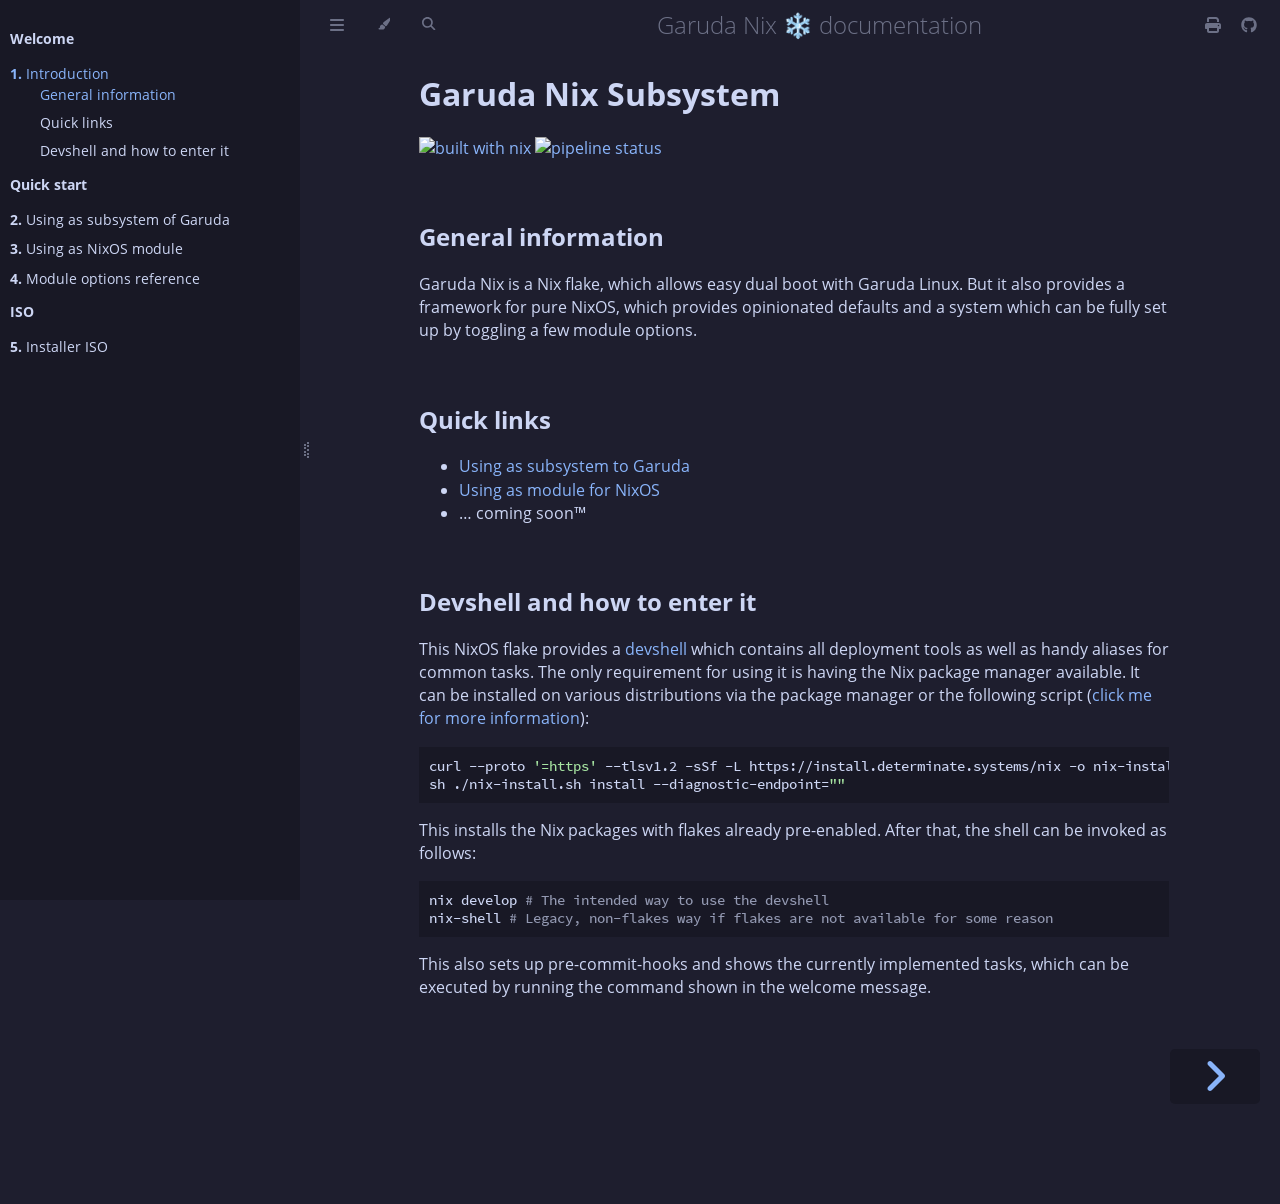
==== commit 0b1a2b9a: "deploy: c394d50dde46b7786f87d0be5a71b2bd93f5528d" ====
--- a/index.html
+++ b/index.html
@@ -3,12 +3,12 @@
     <head>
         <!-- Book generated using mdBook -->
         <meta charset="UTF-8">
-        <title>Introduction - Garuda Nix Subsystem ❄️ documentation</title>
+        <title>Introduction - Garuda Nix ❄️ documentation</title>
 
 
         <!-- Custom HTML head -->
 
-        <meta name="description" content="Contains the documentation for the Garuda Nix subsystem">
+        <meta name="description" content="Contains the documentation for Garuda Nix">
         <meta name="viewport" content="width=device-width, initial-scale=1">
         <meta name="theme-color" content="#ffffff">
 
@@ -36,10 +36,10 @@
             const path_to_root = "";
             const default_light_theme = "mocha";
             const default_dark_theme = "mocha";
-            window.path_to_searchindex_js = "searchindex-8f2bec30.js";
+            window.path_to_searchindex_js = "searchindex-5cd317a5.js";
         </script>
         <!-- Start loading toc.js asap -->
-        <script src="toc-d7829753.js"></script>
+        <script src="toc-4028f8de.js"></script>
     </head>
     <body>
     <div id="mdbook-help-container">
@@ -138,7 +138,7 @@
                         </button>
                     </div>
 
-                    <h1 class="menu-title">Garuda Nix Subsystem ❄️ documentation</h1>
+                    <h1 class="menu-title">Garuda Nix ❄️ documentation</h1>
 
                     <div class="right-buttons">
                         <a href="print.html" title="Print this book" aria-label="Print this book">
@@ -182,7 +182,7 @@
 <p><a href="https://builtwithnix.org"><img src="https://img.shields.io/static/v1?logo=nixos&amp;logoColor=white&amp;label=&amp;message=Built%20with%20Nix&amp;color=41439a" alt="built with nix"></a>
 <a href="https://gitlab.com/garuda-linux/garuda-nix-subsystem/-/commits/main"><img src="https://gitlab.com/garuda-linux/garuda-nix-subsystem/badges/main/pipeline.svg" alt="pipeline status"></a></p>
 <h2 id="general-information"><a class="header" href="#general-information">General information</a></h2>
-<p>The Garuda Nix Subsystem is a Nix flake, which allows easy dual boot with Garuda Linux. But it also provides a framework for pure NixOS, which provides opinionated defaults and a system which can be fully set up by toggling a few module options.</p>
+<p>Garuda Nix is a Nix flake, which allows easy dual boot with Garuda Linux. But it also provides a framework for pure NixOS, which provides opinionated defaults and a system which can be fully set up by toggling a few module options.</p>
 <h2 id="quick-links"><a class="header" href="#quick-links">Quick links</a></h2>
 <ul>
 <li><a href="https://nix.garudalinux.org/subsystem/quick-start">Using as subsystem to Garuda</a></li>
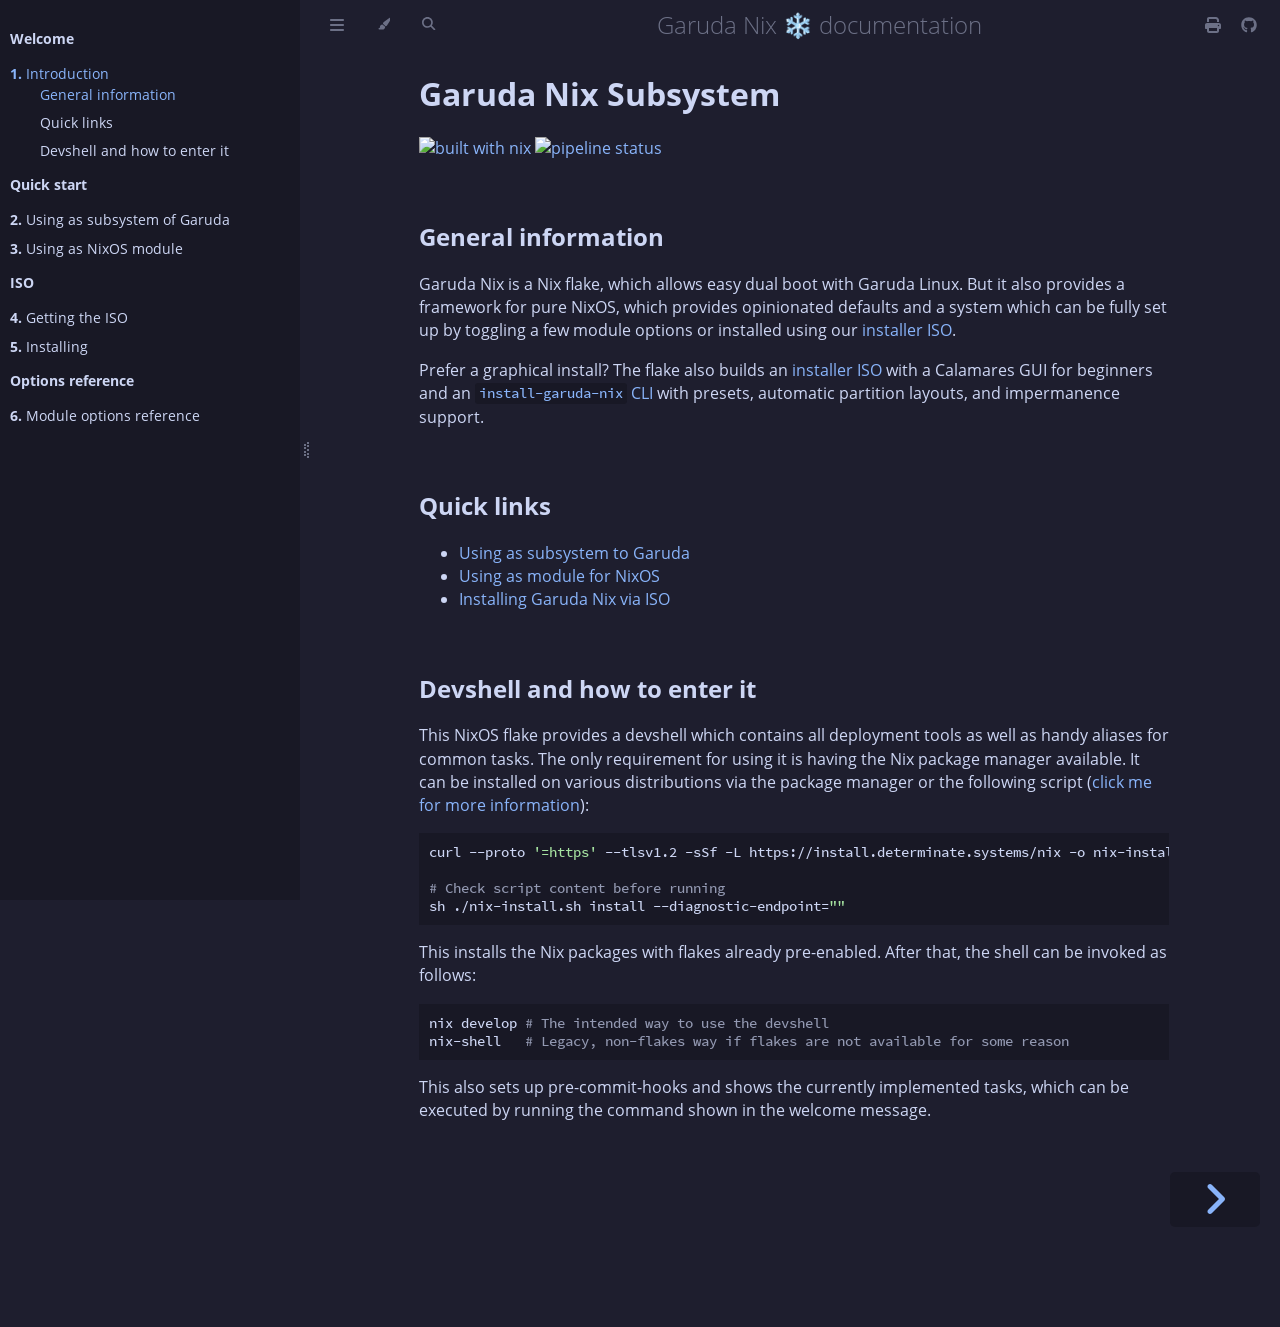
==== commit fd623e28: "deploy: 01676c06299e196c87b711b87c325f3ce20b8fd9" ====
--- a/index.html
+++ b/index.html
@@ -36,10 +36,10 @@
             const path_to_root = "";
             const default_light_theme = "mocha";
             const default_dark_theme = "mocha";
-            window.path_to_searchindex_js = "searchindex-5cd317a5.js";
+            window.path_to_searchindex_js = "searchindex-eaae9c52.js";
         </script>
         <!-- Start loading toc.js asap -->
-        <script src="toc-4028f8de.js"></script>
+        <script src="toc-6e1911d0.js"></script>
     </head>
     <body>
     <div id="mdbook-help-container">
@@ -182,22 +182,25 @@
 <p><a href="https://builtwithnix.org"><img src="https://img.shields.io/static/v1?logo=nixos&amp;logoColor=white&amp;label=&amp;message=Built%20with%20Nix&amp;color=41439a" alt="built with nix"></a>
 <a href="https://gitlab.com/garuda-linux/garuda-nix-subsystem/-/commits/main"><img src="https://gitlab.com/garuda-linux/garuda-nix-subsystem/badges/main/pipeline.svg" alt="pipeline status"></a></p>
 <h2 id="general-information"><a class="header" href="#general-information">General information</a></h2>
-<p>Garuda Nix is a Nix flake, which allows easy dual boot with Garuda Linux. But it also provides a framework for pure NixOS, which provides opinionated defaults and a system which can be fully set up by toggling a few module options.</p>
+<p>Garuda Nix is a Nix flake, which allows easy dual boot with Garuda Linux. But it also provides a framework for pure NixOS, which provides opinionated defaults and a system which can be fully set up by toggling a few module options or installed using our <a href="./iso/quick-start.html">installer ISO</a>.</p>
+<p>Prefer a graphical install? The flake also builds an <a href="./iso/build.html">installer ISO</a> with a Calamares GUI for beginners and an <a href="./iso/install.html"><code>install-garuda-nix</code> CLI</a> with presets, automatic partition layouts, and impermanence support.</p>
 <h2 id="quick-links"><a class="header" href="#quick-links">Quick links</a></h2>
 <ul>
-<li><a href="https://nix.garudalinux.org/subsystem/quick-start">Using as subsystem to Garuda</a></li>
-<li><a href="https://nix.garudalinux.org/nixos-module/quick-start">Using as module for NixOS</a></li>
-<li>… coming soon™️</li>
+<li><a href="./subsystem/quick-start.html">Using as subsystem to Garuda</a></li>
+<li><a href="./nixos-module/quick-start.html">Using as module for NixOS</a></li>
+<li><a href="./iso/install.html">Installing Garuda Nix via ISO</a></li>
 </ul>
 <h2 id="devshell-and-how-to-enter-it"><a class="header" href="#devshell-and-how-to-enter-it">Devshell and how to enter it</a></h2>
-<p>This NixOS flake provides a <a href="https://github.com/numtide/devshell">devshell</a> which contains all deployment tools as well as handy aliases for common tasks.
+<p>This NixOS flake provides a devshell which contains all deployment tools as well as handy aliases for common tasks.
 The only requirement for using it is having the Nix package manager available. It can be installed on various distributions via the package manager or the following script (<a href="https://zero-to-nix.com/start/install">click me for more information</a>):</p>
-<pre><code class="language-sh">curl --proto '=https' --tlsv1.2 -sSf -L https://install.determinate.systems/nix -o nix-install.sh # Check its content afterwards
+<pre><code class="language-sh">curl --proto '=https' --tlsv1.2 -sSf -L https://install.determinate.systems/nix -o nix-install.sh
+
+# Check script content before running
 sh ./nix-install.sh install --diagnostic-endpoint=""
 </code></pre>
 <p>This installs the Nix packages with flakes already pre-enabled. After that, the shell can be invoked as follows:</p>
 <pre><code class="language-sh">nix develop # The intended way to use the devshell
-nix-shell # Legacy, non-flakes way if flakes are not available for some reason
+nix-shell   # Legacy, non-flakes way if flakes are not available for some reason
 </code></pre>
 <p>This also sets up pre-commit-hooks and shows the currently implemented tasks, which can be executed by running the command shown in the welcome message.</p>
 
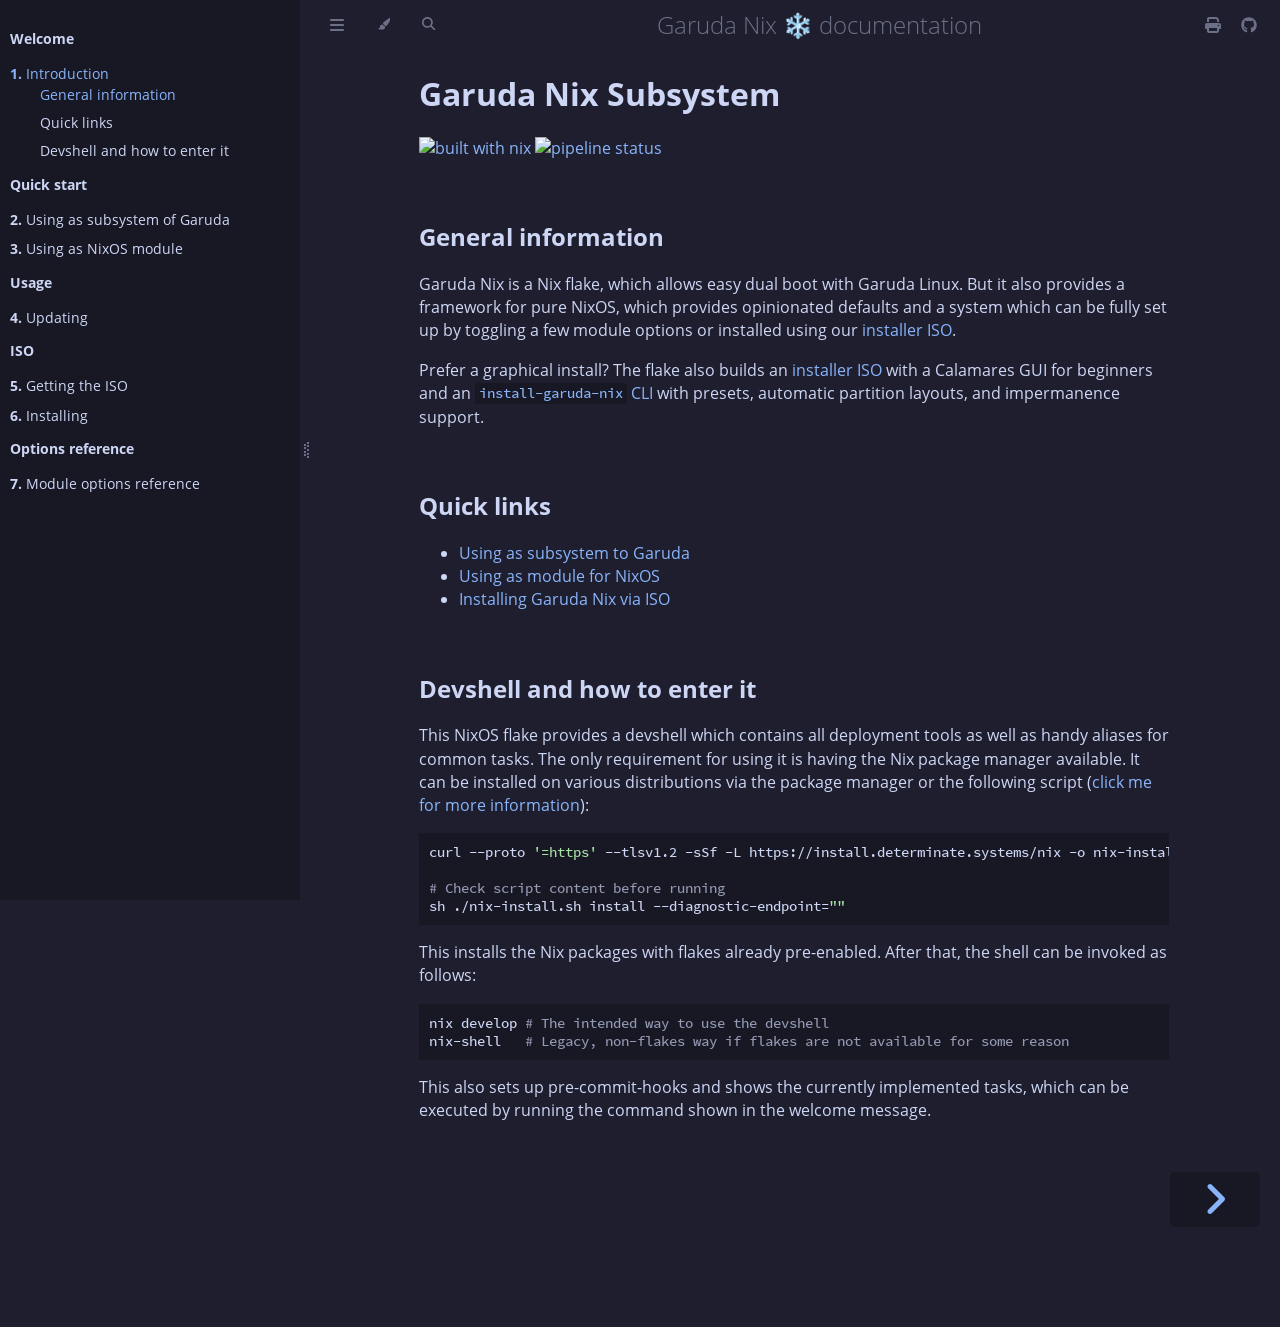
==== commit d2b42805: "deploy: fa1e0fa9126259e802fbd856beddd79a6737b67d" ====
--- a/index.html
+++ b/index.html
@@ -36,10 +36,10 @@
             const path_to_root = "";
             const default_light_theme = "mocha";
             const default_dark_theme = "mocha";
-            window.path_to_searchindex_js = "searchindex-eaae9c52.js";
+            window.path_to_searchindex_js = "searchindex-c820a877.js";
         </script>
         <!-- Start loading toc.js asap -->
-        <script src="toc-6e1911d0.js"></script>
+        <script src="toc-729dcad2.js"></script>
     </head>
     <body>
     <div id="mdbook-help-container">
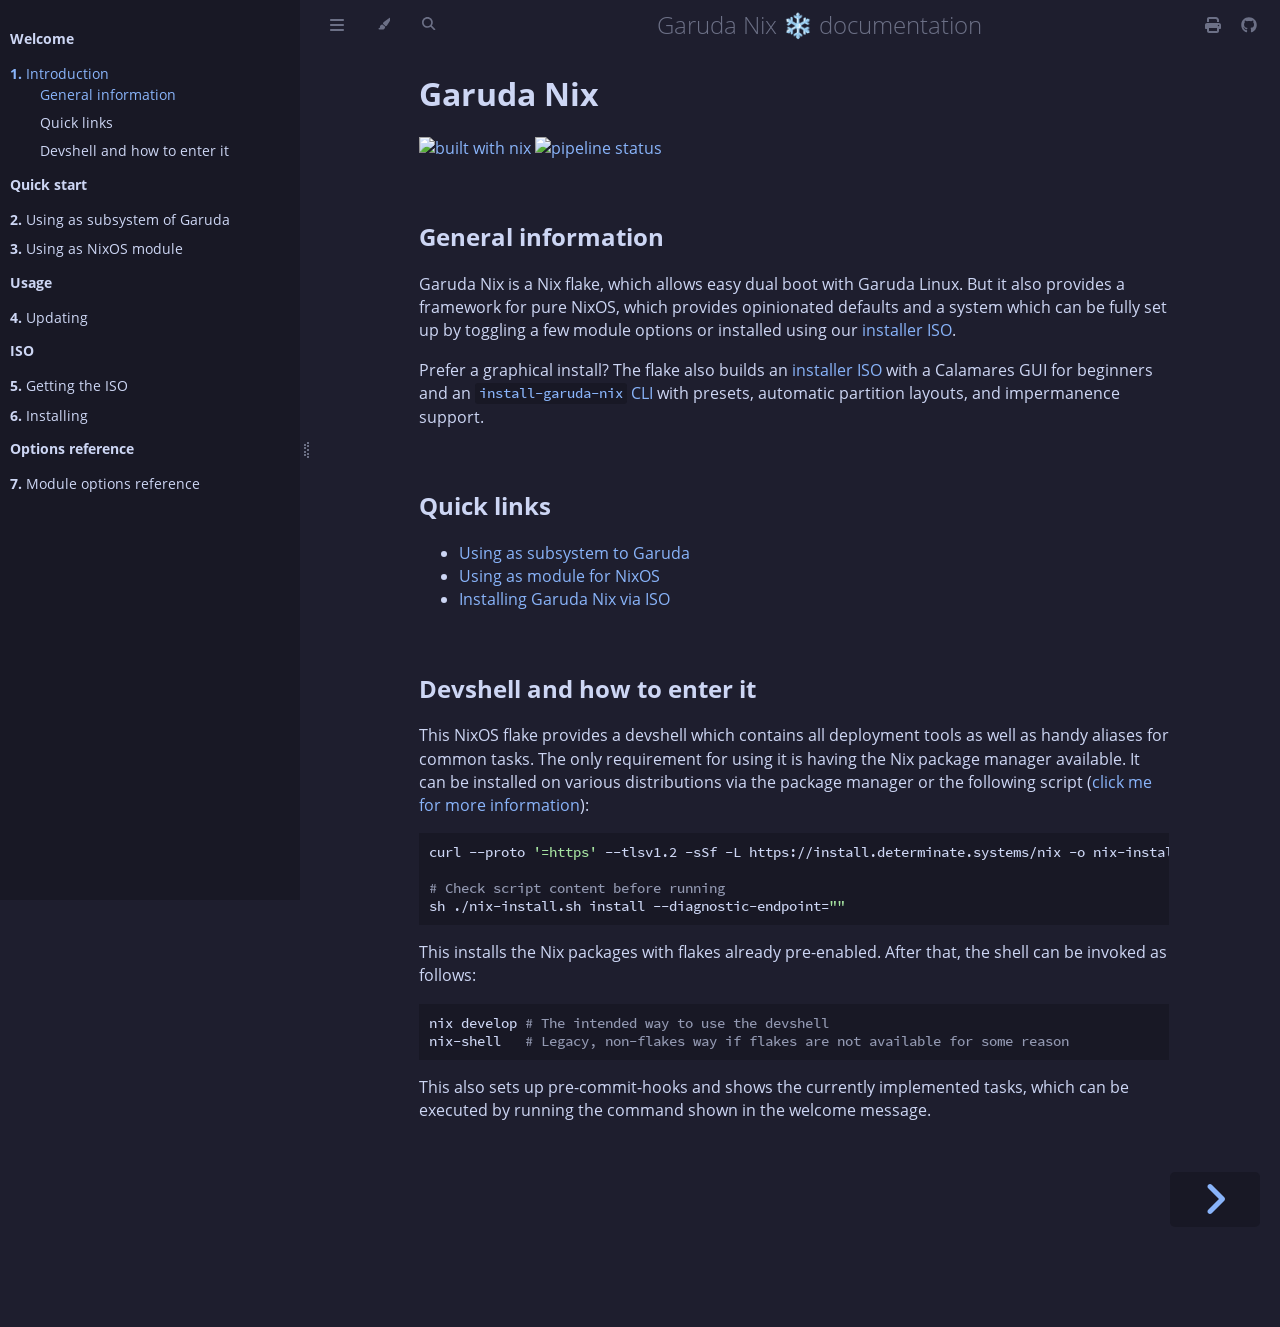
==== commit 9e9a8107: "deploy: a69bf5bb39ef2d0c5951b92709abeeb3171833e7" ====
--- a/index.html
+++ b/index.html
@@ -36,7 +36,7 @@
             const path_to_root = "";
             const default_light_theme = "mocha";
             const default_dark_theme = "mocha";
-            window.path_to_searchindex_js = "searchindex-c820a877.js";
+            window.path_to_searchindex_js = "searchindex-a9933554.js";
         </script>
         <!-- Start loading toc.js asap -->
         <script src="toc-729dcad2.js"></script>
@@ -178,7 +178,7 @@
 
                 <div id="mdbook-content" class="content">
                     <main>
-                        <h1 id="garuda-nix-subsystem"><a class="header" href="#garuda-nix-subsystem">Garuda Nix Subsystem</a></h1>
+                        <h1 id="garuda-nix"><a class="header" href="#garuda-nix">Garuda Nix</a></h1>
 <p><a href="https://builtwithnix.org"><img src="https://img.shields.io/static/v1?logo=nixos&amp;logoColor=white&amp;label=&amp;message=Built%20with%20Nix&amp;color=41439a" alt="built with nix"></a>
 <a href="https://gitlab.com/garuda-linux/garuda-nix-subsystem/-/commits/main"><img src="https://gitlab.com/garuda-linux/garuda-nix-subsystem/badges/main/pipeline.svg" alt="pipeline status"></a></p>
 <h2 id="general-information"><a class="header" href="#general-information">General information</a></h2>
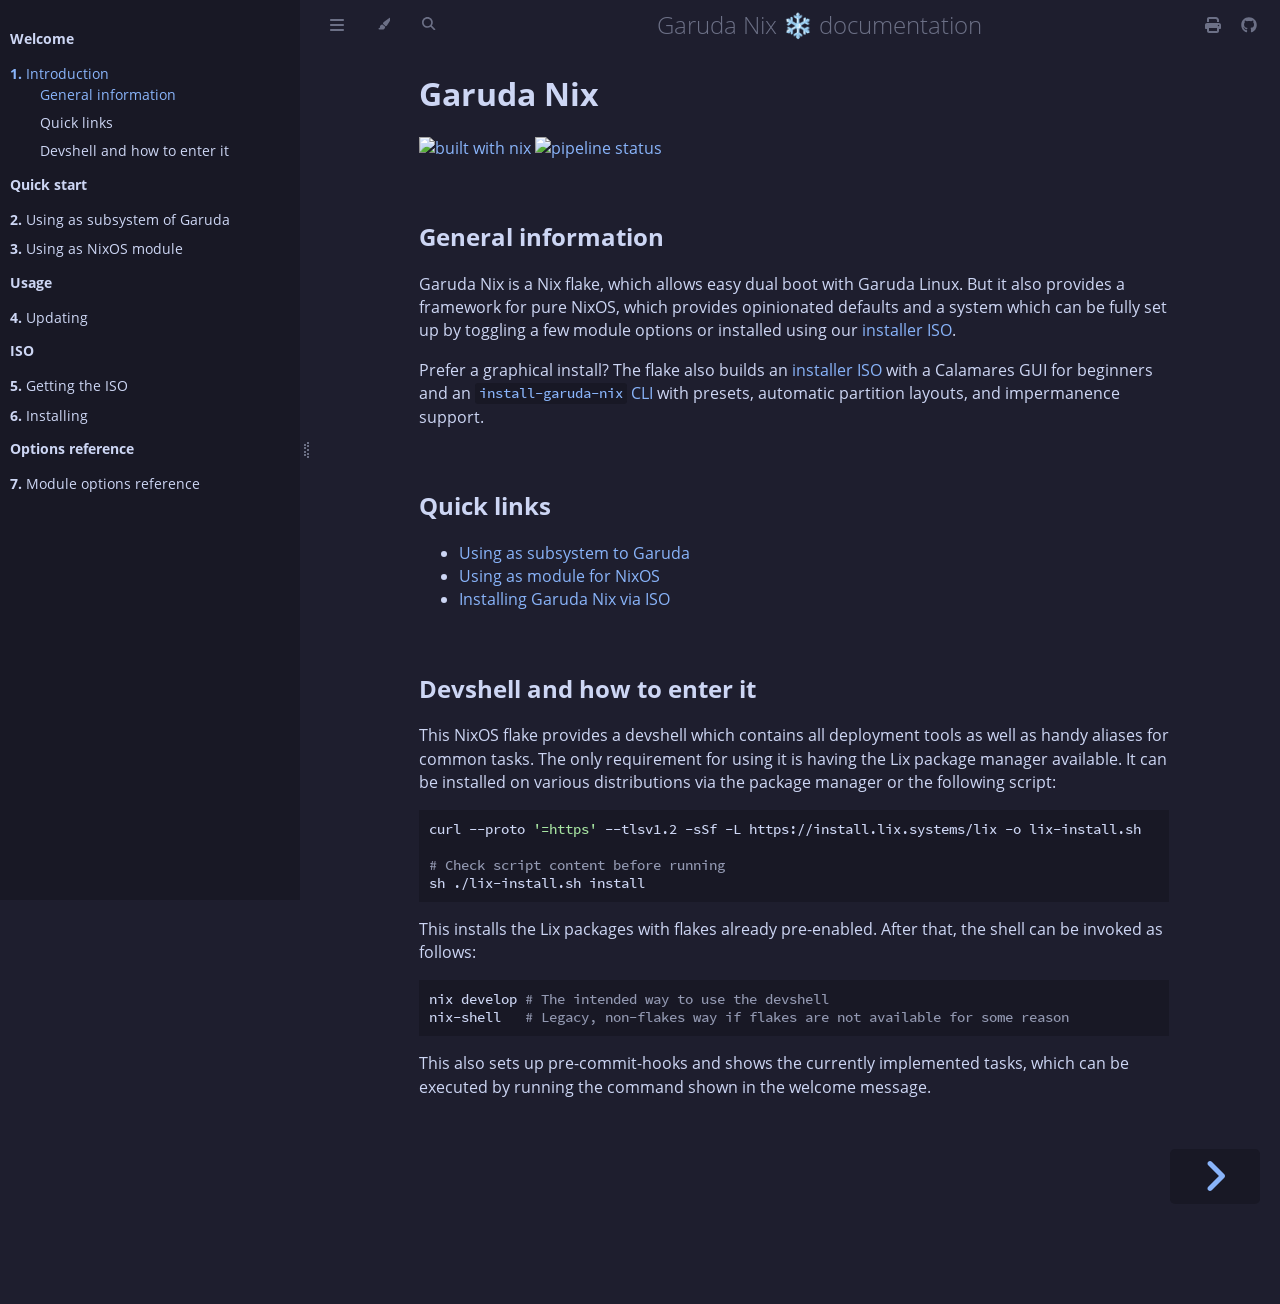
==== commit e48fdd4b: "deploy: 1ddfa7c43aad557b56af9209d7b3769aa7a8b361" ====
--- a/index.html
+++ b/index.html
@@ -36,7 +36,7 @@
             const path_to_root = "";
             const default_light_theme = "mocha";
             const default_dark_theme = "mocha";
-            window.path_to_searchindex_js = "searchindex-a9933554.js";
+            window.path_to_searchindex_js = "searchindex-a5d4e2b7.js";
         </script>
         <!-- Start loading toc.js asap -->
         <script src="toc-729dcad2.js"></script>
@@ -144,7 +144,7 @@
                         <a href="print.html" title="Print this book" aria-label="Print this book">
                             <span class=fa-svg id="print-button"><svg xmlns="http://www.w3.org/2000/svg" viewBox="0 0 512 512"><!--! Font Awesome Free 6.2.0 by @fontawesome - https://fontawesome.com License - https://fontawesome.com/license/free (Icons: CC BY 4.0, Fonts: SIL OFL 1.1, Code: MIT License) Copyright 2022 Fonticons, Inc. --><path d="M128 0C92.7 0 64 28.7 64 64v96h64V64H354.7L384 93.3V160h64V93.3c0-17-6.7-33.3-18.7-45.3L400 18.7C388 6.7 371.7 0 354.7 0H128zM384 352v32 64H128V384 368 352H384zm64 32h32c17.7 0 32-14.3 32-32V256c0-35.3-28.7-64-64-64H64c-35.3 0-64 28.7-64 64v96c0 17.7 14.3 32 32 32H64v64c0 35.3 28.7 64 64 64H384c35.3 0 64-28.7 64-64V384zm-16-88c-13.3 0-24-10.7-24-24s10.7-24 24-24s24 10.7 24 24s-10.7 24-24 24z"/></svg></span>
                         </a>
-                        <a href="https://gitlab.com/garuda-linux/garuda-nix-subsystem" title="Git repository" aria-label="Git repository">
+                        <a href="https://gitlab.com/garuda-linux/garuda-nix" title="Git repository" aria-label="Git repository">
                             <span class=fa-svg><svg xmlns="http://www.w3.org/2000/svg" viewBox="0 0 496 512"><!--! Font Awesome Free 6.2.0 by @fontawesome - https://fontawesome.com License - https://fontawesome.com/license/free (Icons: CC BY 4.0, Fonts: SIL OFL 1.1, Code: MIT License) Copyright 2022 Fonticons, Inc. --><path d="M165.9 397.4c0 2-2.3 3.6-5.2 3.6-3.3.3-5.6-1.3-5.6-3.6 0-2 2.3-3.6 5.2-3.6 3-.3 5.6 1.3 5.6 3.6zm-31.1-4.5c-.7 2 1.3 4.3 4.3 4.9 2.6 1 5.6 0 6.2-2s-1.3-4.3-4.3-5.2c-2.6-.7-5.5.3-6.2 2.3zm44.2-1.7c-2.9.7-4.9 2.6-4.6 4.9.3 2 2.9 3.3 5.9 2.6 2.9-.7 4.9-2.6 4.6-4.6-.3-1.9-3-3.2-5.9-2.9zM244.8 8C106.1 8 0 113.3 0 252c0 110.9 69.8 205.8 169.5 239.2 12.8 2.3 17.3-5.6 17.3-12.1 0-6.2-.3-40.4-.3-61.4 0 0-70 15-84.7-29.8 0 0-11.4-29.1-27.8-36.6 0 0-22.9-15.7 1.6-15.4 0 0 24.9 2 38.6 25.8 21.9 38.6 58.6 27.5 72.9 20.9 2.3-16 8.8-27.1 16-33.7-55.9-6.2-112.3-14.3-112.3-110.5 0-27.5 7.6-41.3 23.6-58.9-2.6-6.5-11.1-33.3 2.6-67.9 20.9-6.5 69 27 69 27 20-5.6 41.5-8.5 62.8-8.5s42.8 2.9 62.8 8.5c0 0 48.1-33.6 69-27 13.7 34.7 5.2 61.4 2.6 67.9 16 17.7 25.8 31.5 25.8 58.9 0 96.5-58.9 104.2-114.8 110.5 9.2 7.9 17 22.9 17 46.4 0 33.7-.3 75.4-.3 83.6 0 6.5 4.6 14.4 17.3 12.1C428.2 457.8 496 362.9 496 252 496 113.3 383.5 8 244.8 8zM97.2 352.9c-1.3 1-1 3.3.7 5.2 1.6 1.6 3.9 2.3 5.2 1 1.3-1 1-3.3-.7-5.2-1.6-1.6-3.9-2.3-5.2-1zm-10.8-8.1c-.7 1.3.3 2.9 2.3 3.9 1.6 1 3.6.7 4.3-.7.7-1.3-.3-2.9-2.3-3.9-2-.6-3.6-.3-4.3.7zm32.4 35.6c-1.6 1.3-1 4.3 1.3 6.2 2.3 2.3 5.2 2.6 6.5 1 1.3-1.3.7-4.3-1.3-6.2-2.2-2.3-5.2-2.6-6.5-1zm-11.4-14.7c-1.6 1-1.6 3.6 0 5.9 1.6 2.3 4.3 3.3 5.6 2.3 1.6-1.3 1.6-3.9 0-6.2-1.4-2.3-4-3.3-5.6-2z"/></svg></span>
                         </a>
 
@@ -180,7 +180,7 @@
                     <main>
                         <h1 id="garuda-nix"><a class="header" href="#garuda-nix">Garuda Nix</a></h1>
 <p><a href="https://builtwithnix.org"><img src="https://img.shields.io/static/v1?logo=nixos&amp;logoColor=white&amp;label=&amp;message=Built%20with%20Nix&amp;color=41439a" alt="built with nix"></a>
-<a href="https://gitlab.com/garuda-linux/garuda-nix-subsystem/-/commits/main"><img src="https://gitlab.com/garuda-linux/garuda-nix-subsystem/badges/main/pipeline.svg" alt="pipeline status"></a></p>
+<a href="https://gitlab.com/garuda-linux/garuda-nix/-/commits/main"><img src="https://gitlab.com/garuda-linux/garuda-nix/badges/main/pipeline.svg" alt="pipeline status"></a></p>
 <h2 id="general-information"><a class="header" href="#general-information">General information</a></h2>
 <p>Garuda Nix is a Nix flake, which allows easy dual boot with Garuda Linux. But it also provides a framework for pure NixOS, which provides opinionated defaults and a system which can be fully set up by toggling a few module options or installed using our <a href="./iso/quick-start.html">installer ISO</a>.</p>
 <p>Prefer a graphical install? The flake also builds an <a href="./iso/build.html">installer ISO</a> with a Calamares GUI for beginners and an <a href="./iso/install.html"><code>install-garuda-nix</code> CLI</a> with presets, automatic partition layouts, and impermanence support.</p>
@@ -192,13 +192,13 @@
 </ul>
 <h2 id="devshell-and-how-to-enter-it"><a class="header" href="#devshell-and-how-to-enter-it">Devshell and how to enter it</a></h2>
 <p>This NixOS flake provides a devshell which contains all deployment tools as well as handy aliases for common tasks.
-The only requirement for using it is having the Nix package manager available. It can be installed on various distributions via the package manager or the following script (<a href="https://zero-to-nix.com/start/install">click me for more information</a>):</p>
-<pre><code class="language-sh">curl --proto '=https' --tlsv1.2 -sSf -L https://install.determinate.systems/nix -o nix-install.sh
+The only requirement for using it is having the Lix package manager available. It can be installed on various distributions via the package manager or the following script:</p>
+<pre><code class="language-sh">curl --proto '=https' --tlsv1.2 -sSf -L https://install.lix.systems/lix -o lix-install.sh
 
 # Check script content before running
-sh ./nix-install.sh install --diagnostic-endpoint=""
+sh ./lix-install.sh install
 </code></pre>
-<p>This installs the Nix packages with flakes already pre-enabled. After that, the shell can be invoked as follows:</p>
+<p>This installs the Lix packages with flakes already pre-enabled. After that, the shell can be invoked as follows:</p>
 <pre><code class="language-sh">nix develop # The intended way to use the devshell
 nix-shell   # Legacy, non-flakes way if flakes are not available for some reason
 </code></pre>
